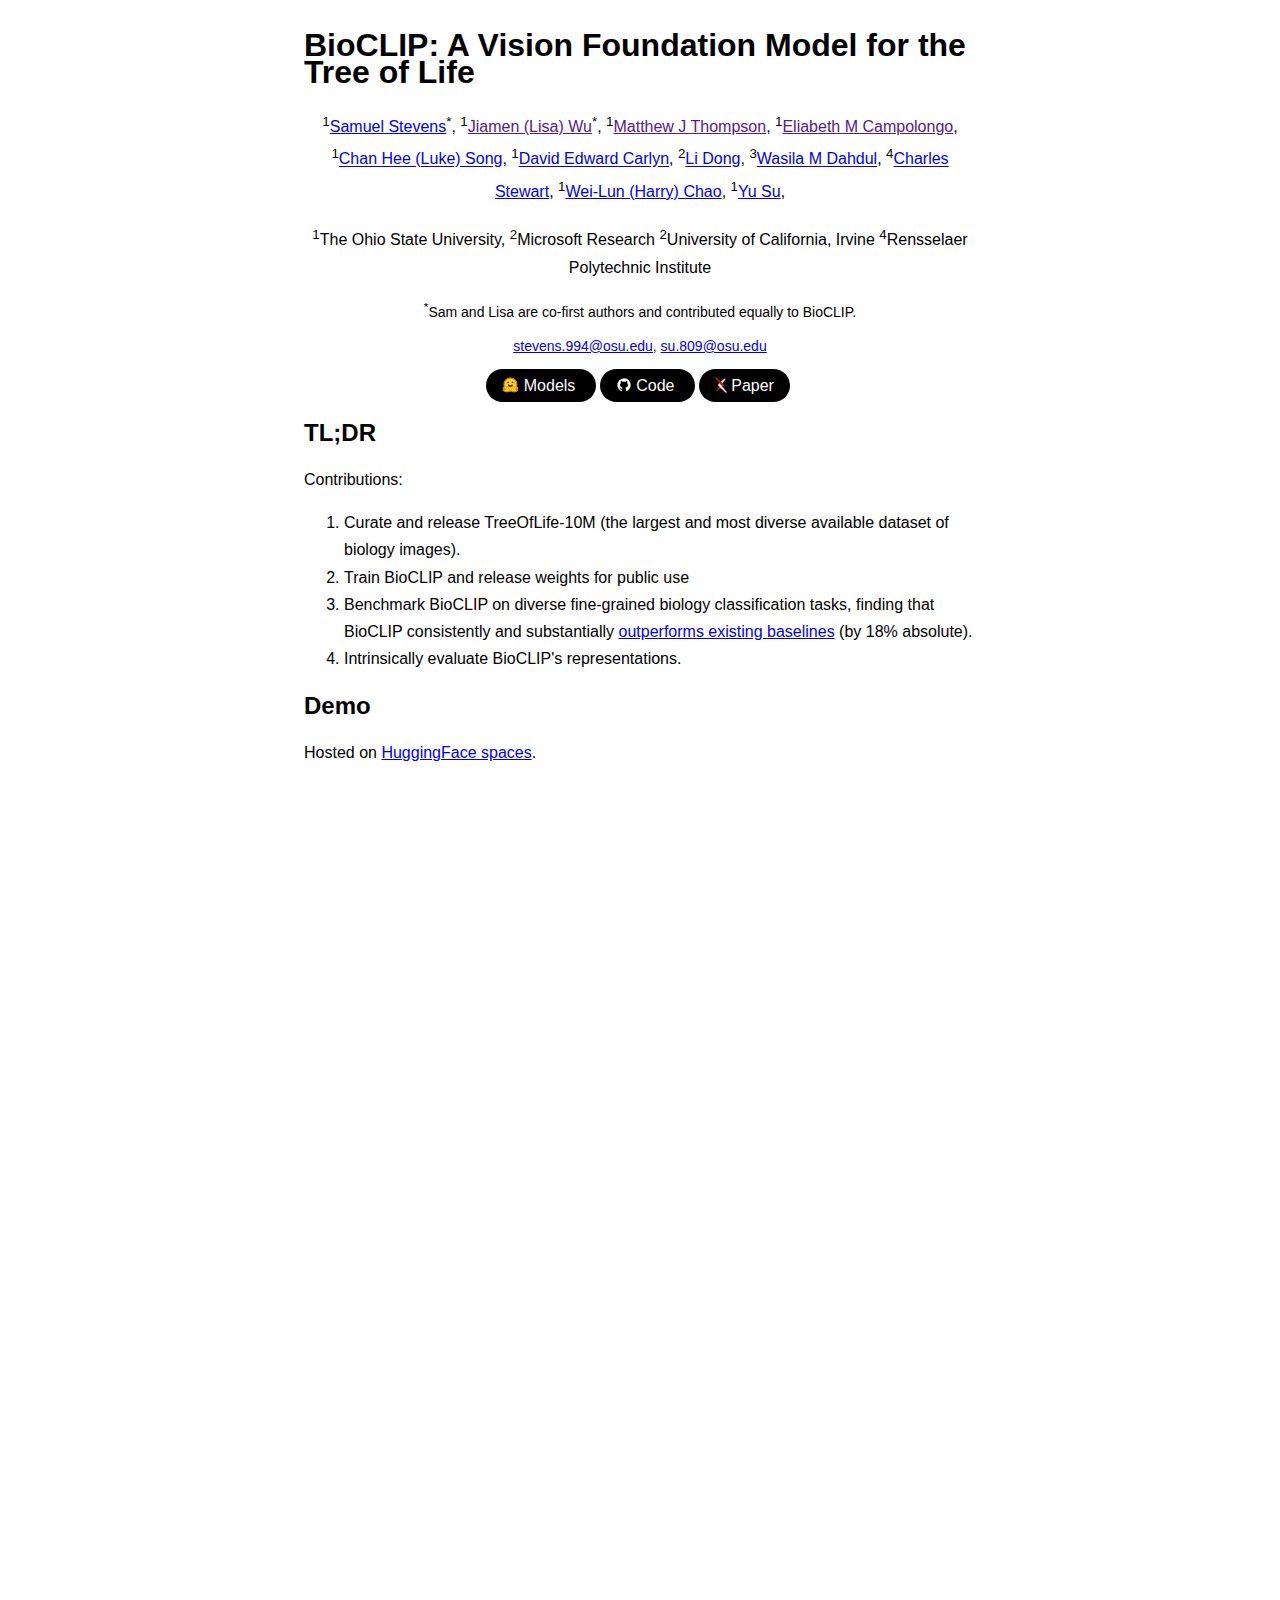
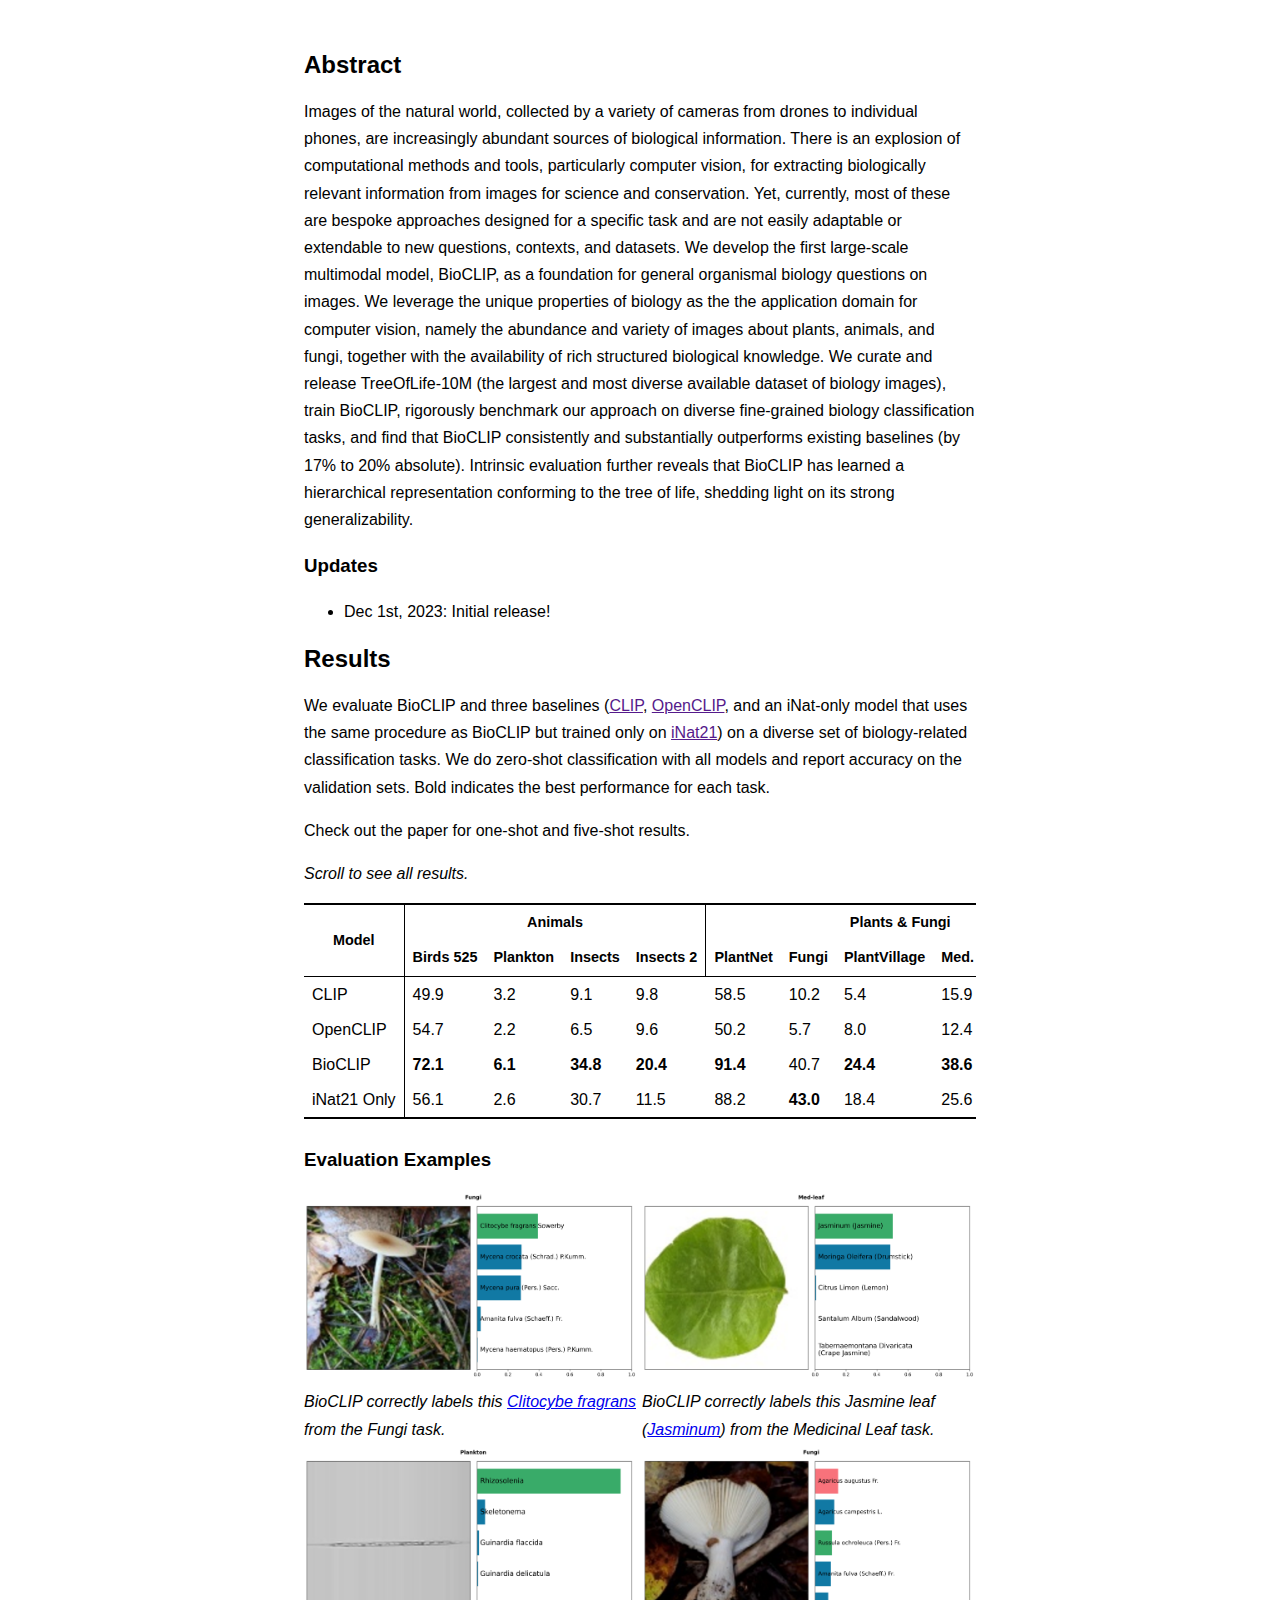
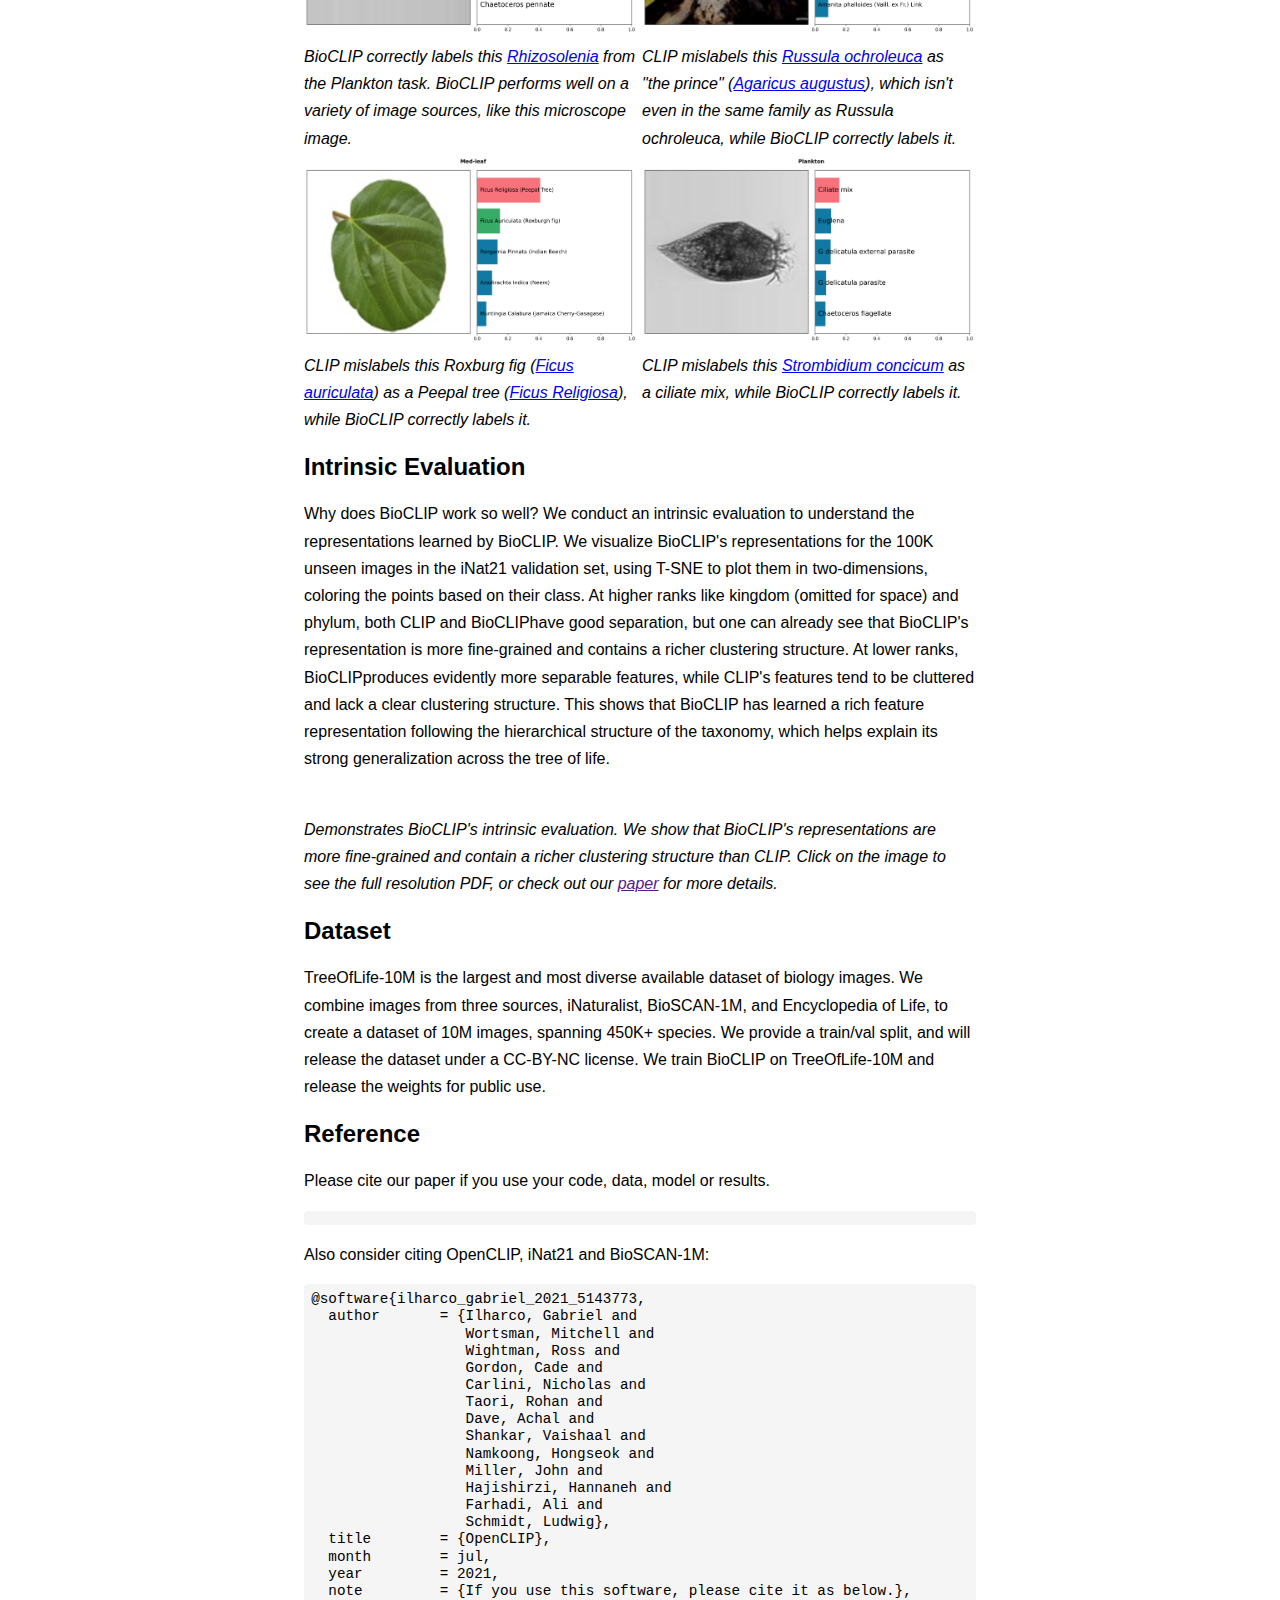
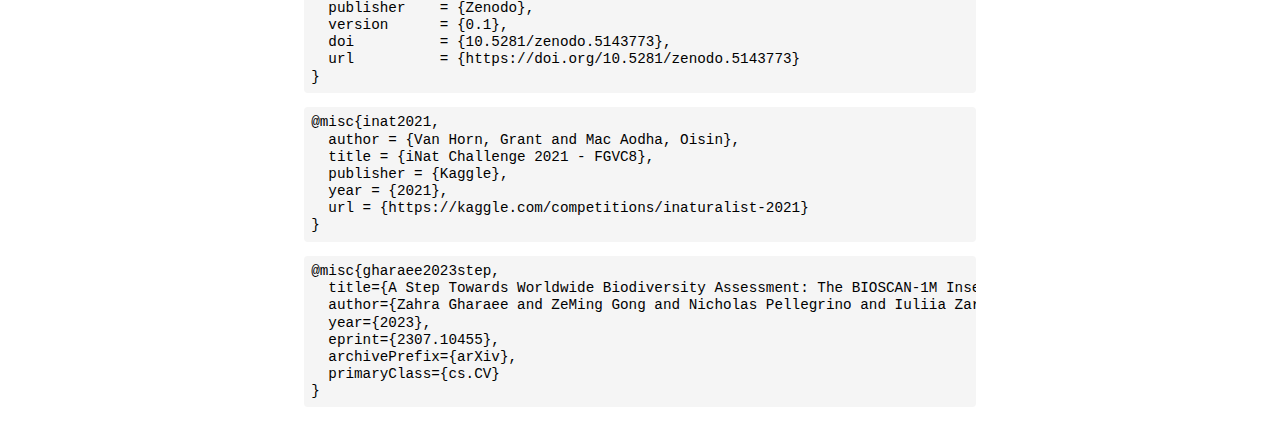
==== docs/index.html @ 168b3fca "initial website commit" ====
<!DOCTYPE html>
<html lang="en">

<head>
  <meta charset="utf-8" />
  <meta name="viewport" content="width=device-width, initial-scale=1" />

  <title>BioCLIP: A Vision Foundation Model for the Tree of Life</title>
  <link rel="stylesheet" href="css/main.css" />
  <link rel="icon" href="images/favicon.png" />
</head>

<body>
  <main>
    <h1>BioCLIP: A Vision Foundation Model for the Tree of Life</h1>
    <p class="centered">
      <sup>1</sup><a href="https://samuelstevens.me/">Samuel Stevens</a><sup>*</sup>,
      <sup>1</sup><a href="">Jiamen (Lisa) Wu</a><sup>*</sup>,
      <sup>1</sup><a href="">Matthew J Thompson</a>,
      <sup>1</sup><a href="">Eliabeth M Campolongo</a>,
      <sup>1</sup><a href="https://chanh.ee/">Chan Hee (Luke) Song</a>,
      <sup>1</sup><a href="https://davidcarlyn.wordpress.com/">David Edward Carlyn</a>,
      <sup>2</sup><a href="https://dong.li/">Li Dong</a>,
      <sup>3</sup><a href="https://www.faculty.uci.edu/profile/?facultyId=6769">Wasila M Dahdul</a>,
      <sup>4</sup><a href="https://www.cs.rpi.edu/~stewart/">Charles Stewart</a>,
      <sup>1</sup><a href="https://sites.google.com/view/wei-lun-harry-chao">Wei-Lun (Harry) Chao</a>,
      <sup>1</sup><a href="https://ysu1989.github.io/">Yu Su</a>,
    </p>
    <p class="centered">
      <sup>1</sup>The Ohio State University,
      <sup>2</sup>Microsoft Research
      <sup>2</sup>University of California, Irvine
      <sup>4</sup>Rensselaer Polytechnic Institute
    </p>
    <p class="text-sm centered">
      <sup>*</sup>Sam and Lisa are co-first authors and contributed equally to BioCLIP.
    </p>
    <p class="text-sm centered">
      <a href="mailto:stevens.994@buckeyemail.osu.edu">stevens.994@osu.edu</a>, <a
        href="mailto:su.809@osu.edu">su.809@osu.edu</a>
    </p>

    <p class="centered">
      <!--
      <a class="pill-button" href="">
        <img src="images/icons/huggingface.svg" /> Data
      </a>
      -->
      <a class="pill-button" href="https://huggingface.co/imageomics/bioclip">
        <img src="images/icons/huggingface.svg" /> Models
      </a>
      <a class="pill-button" href="https://github.com/Imageomics/BioCLIP">
        <img src="images/icons/github.svg" /> Code
      </a>
      <a class="pill-button" href="">
        <img src="images/icons/arxiv.svg" /> Paper
      </a>
    </p>

    <h2>TL;DR</h2>
    <p>
      Contributions:
    <ol>
      <li>Curate and release <a>TreeOfLife-10M</a> (the largest and most diverse available dataset of biology images).
      </li>
      <li>Train BioCLIP and release <a>weights</a> for public use</li>
      <li>Benchmark BioCLIP on diverse fine-grained biology classification tasks, finding that BioCLIP consistently and
        substantially <a href="#results">outperforms existing baselines</a> (by 18% absolute).</li>
      <li>Intrinsically evaluate BioCLIP's representations.</li>
    </ol>
    </p>

    <h2>Demo</h2>
    <p>Hosted on <a href="https://huggingface.co/spaces/imageomics/bioclip-demo">HuggingFace spaces</a>.</p>
    <iframe	src="https://imageomics-bioclip-demo.hf.space" frameborder="0" allowfullscreen></iframe>

    <h2>Abstract</h2>
    <p>
      Images of the natural world, collected by a variety of cameras from drones to individual phones, are
      increasingly abundant sources of biological information.
      There is an explosion of computational methods and tools, particularly computer vision, for extracting
      biologically relevant information from images for science and conservation.
      Yet, currently, most of these are bespoke approaches designed for a specific task and are not easily adaptable
      or extendable to new questions, contexts, and datasets.
      We develop the first large-scale multimodal model, BioCLIP, as a foundation for general organismal biology
      questions on images.
      We leverage the unique properties of biology as the the application domain for computer vision, namely the
      abundance and variety of images about plants, animals, and fungi, together with the availability of rich
      structured biological knowledge.
      We curate and release TreeOfLife-10M (the largest and most diverse available dataset of biology images), train
      BioCLIP, rigorously benchmark our approach on diverse fine-grained biology classification tasks, and find that
      BioCLIP consistently and substantially outperforms existing baselines (by 17% to 20% absolute).
      Intrinsic evaluation further reveals that BioCLIP has learned a hierarchical representation conforming to the
      tree of life, shedding light on its strong generalizability.
    </p>

    <h3>Updates</h3>

    <p>
    <ul>
      <li>Dec 1st, 2023: Initial release!</li>
    </ul>
    </p>

    <h2 id="results">Results</h2>
    <!-- <figure> -->
    <!-- <a href="images/results-graph.jpg"> -->
    <!-- <img srcset="" src="" alt="" loading="lazy"> -->
    <!-- </a> -->
    <!-- <figcaption>Caption here.</figcaption> -->
    <!-- </figure> -->

    <p>
      We evaluate BioCLIP and three baselines (<a href="">CLIP</a>, <a href="">OpenCLIP</a>, and an iNat-only model that
      uses the same procedure as BioCLIP but trained only on <a href="">iNat21</a>) on a diverse set of biology-related
      classification tasks.
      We do zero-shot classification with all models and report accuracy on the validation sets.
      Bold indicates the best performance for each task.
    </p>
    <p>
      Check out the paper for one-shot and five-shot results.
    </p>
    <p><i>Scroll to see all results.</i></p>
    <table cellpadding="0" cellspacing="0">
      <thead>
        <tr>
          <th rowspan="2" class="sticky border-right">Model</th>
          <th colspan="4" class="no-border-bottom border-right">Animals</th>
          <th colspan="5" class="no-border-bottom border-right">Plants & Fungi</th>
          <th rowspan="2" class="border-right">Rare Species</th>
          <th rowspan="2">Mean</th>
        </tr>
        <tr>
          <th class="no-border-top border-left">Birds 525</th>
          <th class="no-border-top">Plankton</th>
          <th class="no-border-top">Insects</th>
          <th class="no-border-top border-right">Insects 2</th>
          <th class="no-border-top">PlantNet</th>
          <th class="no-border-top">Fungi</th>
          <th class="no-border-top">PlantVillage</th>
          <th class="no-border-top">Med. Leaf</th>
          <th class="no-border-top border-right">PlantDoc</th>
        </tr>
      </thead>
      <tbody>
        <tr>
          <td class="sticky border-right">CLIP</td>
          <td>49.9</td>
          <td>3.2</td>
          <td>9.1</td>
          <td>9.8</td>
          <td>58.5</td>
          <td>10.2</td>
          <td>5.4</td>
          <td>15.9</td>
          <td>26.1</td>
          <td>26.6</td>
          <td>21.4</td>
        </tr>
        <tr>
          <td class="sticky border-right">OpenCLIP</td>
          <td>54.7</td>
          <td>2.2</td>
          <td>6.5</td>
          <td>9.6</td>
          <td>50.2</td>
          <td>5.7</td>
          <td>8.0</td>
          <td>12.4</td>
          <td>25.8</td>
          <td>31.0</td>
          <td>20.6</td>
        </tr>
        <tr>
          <td class="sticky border-right">BioCLIP</td>
          <td><b>72.1</b></td>
          <td><b>6.1</b></td>
          <td><b>34.8</b></td>
          <td><b>20.4</b></td>
          <td><b>91.4</b></td>
          <td>40.7</td>
          <td><b>24.4</b></td>
          <td><b>38.6</b></td>
          <td><b>28.4</b></td>
          <td><b>37.8</b></td>
          <td><b>39.4</b></td>
        </tr>
        <tr>
          <td class="sticky border-right">iNat21 Only</td>
          <td>56.1</td>
          <td>2.6</td>
          <td>30.7</td>
          <td>11.5</td>
          <td>88.2</td>
          <td><b>43.0</b></td>
          <td>18.4</td>
          <td>25.6</td>
          <td>20.5</td>
          <td>19.4</td>
          <td>31.6</td>
        </tr>
      </tbody>
    </table>

    <h3>Evaluation Examples</h3>
    <div class="figure-container">
      <figure>
        <a href="images/bioclip_correct_fungi.png">
          <img srcset="" src="images/bioclip_correct_fungi.png" alt="" loading="lazy">
        </a>
        <figcaption>
          BioCLIP correctly labels this <a href="https://en.wikipedia.org/wiki/Clitocybe_fragrans"><i>Clitocybe fragrans</i></a> from the Fungi task.
        </figcaption>
      </figure>
      <figure>
        <a href="images/bioclip_correct_med-leaf.png">
          <img srcset="" src="images/bioclip_correct_med-leaf.png" alt="" loading="lazy">
        </a>
        <figcaption>
          BioCLIP correctly labels this Jasmine leaf (<a href="https://en.wikipedia.org/wiki/Jasmine"><i>Jasminum</i></a>) from the Medicinal Leaf task.
        </figcaption>
      </figure>
      <figure>
        <a href="images/bioclip_correct_plankton.png">
          <img srcset="" src="images/bioclip_correct_plankton.png" alt="" loading="lazy">
        </a>
        <figcaption>
          BioCLIP correctly labels this <a href="https://microbewiki.kenyon.edu/index.php/Rhizosolenia"><i>Rhizosolenia</i></a> from the Plankton task.
          BioCLIP performs well on a variety of image sources, like this microscope image.
        </figcaption>
      </figure>
      <figure>
        <a href="images/openai_wrong_bioclip_right_openai_fungi.png">
          <img srcset="" src="images/openai_wrong_bioclip_right_openai_fungi.png" alt="" loading="lazy">
        </a>
        <figcaption>
          CLIP mislabels this <a href="https://en.wikipedia.org/wiki/Russula_ochroleuca"><i>Russula ochroleuca</i></a> as "the prince" (<a href="https://en.wikipedia.org/wiki/Agaricus_augustus"><i>Agaricus augustus</i></a>), which isn't even in the same family as Russula ochroleuca, while BioCLIP correctly labels it.
        </figcaption>
      </figure>
      <figure>
        <a href="images/openai_wrong_bioclip_right_openai_med-leaf.png">
          <img srcset="" src="images/openai_wrong_bioclip_right_openai_med-leaf.png" alt="" loading="lazy">
        </a>
        <figcaption>
          CLIP mislabels this Roxburg fig (<a href="https://en.wikipedia.org/wiki/Ficus_auriculata"><i>Ficus auriculata</i></a>) as a Peepal tree (<a href="https://en.wikipedia.org/wiki/Ficus_religiosa"><i>Ficus Religiosa</i></a>), while BioCLIP correctly labels it.
        </figcaption>
      </figure>
      <figure>
        <a href="images/openai_wrong_bioclip_right_openai_plankton.png">
          <img srcset="" src="images/openai_wrong_bioclip_right_openai_plankton.png" alt="" loading="lazy">
        </a>
        <figcaption>
          CLIP mislabels this <a href="https://eol.org/pages/898634"><i>Strombidium concicum</i></a> as a ciliate mix, while BioCLIP correctly labels it.
        </figcaption>
      </figure>
    </div>

    <h2>Intrinsic Evaluation</h2>
    <p>
      Why does BioCLIP work so well?
      We conduct an intrinsic evaluation to understand the representations learned by BioCLIP.
      We visualize BioCLIP's representations for the 100K unseen images in the iNat21 validation set, using T-SNE to
      plot them in two-dimensions, coloring the points based on their class.
      At higher ranks like kingdom (omitted for space) and phylum, both CLIP and BioCLIPhave good separation, but one
      can already see that BioCLIP's representation is more fine-grained and contains a richer clustering structure.
      At lower ranks, BioCLIPproduces evidently more separable features, while CLIP's features tend to be cluttered and
      lack a clear clustering structure.
      This shows that BioCLIP has learned a rich feature representation following the hierarchical structure of the
      taxonomy, which helps explain its strong generalization across the tree of life.
    </p>
    <figure>
      <a href="files/intrinsic.pdf">
        <img srcset="" src="images/intrinsic_small.png" alt="" loading="lazy">
      </a>
      <figcaption>
        Demonstrates BioCLIP's intrinsic evaluation.
        We show that BioCLIP's representations are more fine-grained and contain a richer clustering structure than
        CLIP.
        Click on the image to see the full resolution PDF, or check out our <a href="">paper</a> for more details.
      </figcaption>
    </figure>

    <h2>Dataset</h2>
    <p>
      TreeOfLife-10M is the largest and most diverse available dataset of biology images.
      We combine images from three sources, iNaturalist, BioSCAN-1M, and Encyclopedia of Life, to create a dataset of
      10M images, spanning 450K+ species.
      We provide a train/val split, and will release the dataset under a CC-BY-NC license.
      We train BioCLIP on TreeOfLife-10M and release the weights for public use.
    </p>

    <h2>Reference</h2>
    <p>Please cite our paper if you use your code, data, model or results.</p>
    <pre class="reference"></pre>
    <p>Also consider citing OpenCLIP, iNat21 and BioSCAN-1M:</p>
    <pre class="reference">@software{ilharco_gabriel_2021_5143773,
  author       = {Ilharco, Gabriel and
                  Wortsman, Mitchell and
                  Wightman, Ross and
                  Gordon, Cade and
                  Carlini, Nicholas and
                  Taori, Rohan and
                  Dave, Achal and
                  Shankar, Vaishaal and
                  Namkoong, Hongseok and
                  Miller, John and
                  Hajishirzi, Hannaneh and
                  Farhadi, Ali and
                  Schmidt, Ludwig},
  title        = {OpenCLIP},
  month        = jul,
  year         = 2021,
  note         = {If you use this software, please cite it as below.},
  publisher    = {Zenodo},
  version      = {0.1},
  doi          = {10.5281/zenodo.5143773},
  url          = {https://doi.org/10.5281/zenodo.5143773}
}</pre>
    <pre class="reference">@misc{inat2021,
  author = {Van Horn, Grant and Mac Aodha, Oisin},
  title = {iNat Challenge 2021 - FGVC8},
  publisher = {Kaggle},
  year = {2021},
  url = {https://kaggle.com/competitions/inaturalist-2021}
}</pre>
    <pre class="reference">@misc{gharaee2023step,
  title={A Step Towards Worldwide Biodiversity Assessment: The BIOSCAN-1M Insect Dataset}, 
  author={Zahra Gharaee and ZeMing Gong and Nicholas Pellegrino and Iuliia Zarubiieva and Joakim Bruslund Haurum and Scott C. Lowe and Jaclyn T. A. McKeown and Chris C. Y. Ho and Joschka McLeod and Yi-Yun C Wei and Jireh Agda and Sujeevan Ratnasingham and Dirk Steinke and Angel X. Chang and Graham W. Taylor and Paul Fieguth},
  year={2023},
  eprint={2307.10455},
  archivePrefix={arXiv},
  primaryClass={cs.CV}
}</pre>
  </main>
  <script src="js/scripts.js"></script>
</body>

</html>
---- docs/css/main.css ----
:root {
  --secondary-color: #bb0000;
  --nice-gray: rgb(236, 240, 243);
  --main-width: 42em;
  font-size: 1.0em;
  font-family: -apple-system, BlinkMacSystemFont, "Segoe UI", Roboto, Helvetica, Arial, sans-serif, "Apple Color Emoji", "Segoe UI Emoji", "Segoe UI Symbol";
}

html {
  box-sizing: border-box;
}

*,*:before,*:after {
  box-sizing: inherit;
}

body {
  margin-top: 2em;
}

main {
  margin: 0 auto;
  max-width: var(--main-width);
  text-rendering: optimizeLegibility;
  -webkit-font-smoothing: antialiased;
  -moz-osx-font-smoothing: grayscale;
  line-height: 1.7em;
  min-height: calc(var(--main-width));
}


/* Tables */
td,th {
  padding: 4px 8px;
  margin: 0;
}
th {
  text-align: center;
  font-size: 0.9em;
}
table {
  max-width: 100%;
  display: inline-block;
  overflow-x: scroll;
  white-space: nowrap;

  padding: 0;
  margin: auto;
}
th {
  border-top: 2px solid black;
  border-bottom: 1px solid black;
}
tbody > tr:last-child > td {
  border-bottom: 2px solid black;
}
/* When you hover over a table row, highlight its children table data elements without a rowspan element. */
tbody > tr:hover { 
  background-color: var(--nice-gray);
}
th.sticky,td.sticky {
  position: sticky;
  left: 0;
  z-index: 2;
  background: #fff;
}

pre.reference {
  -webkit-overflow-scrolling: touch;
  overflow-x: auto;
  padding: 0.5em 0.5em;
  white-space: pre;
  word-wrap: normal;
  line-height: 1.2em;
  background-color: #f5f5f5;
  font-size: 1.1em;
  border-radius: 4px;
}

/* Helpers */
.no-border-top {
  border-top: 0;
}
.no-border-bottom {
  border-bottom: 0;
}
.border-right {
  border-right: 1px solid black;
}
.text-sm {
  font-size: 0.875rem;
  line-height: 1.25rem;
}
.centered {
  text-align: center;
}

/* Figures */
.figure-container {
  max-width: 100%;
  display: grid;
  grid-template-columns: 1fr 1fr;
  column-gap: 4px;
  row-gap: 4px;
}

@media only screen and (max-width: 768px) {
  .figure-container {
    grid-template-columns: 1fr;
  }
}

figure {
  margin: 0px;
}

/* Makes <a> behave like it doesn't exist with regards to flexbox */
figure > a {
  display: contents;
}
figure > a > img {
  width: 100%;
}
figcaption {
  font-style: italic;
  text-align: left;
}

.pill-button {
  padding: 0.5em 1em;
  border-radius: 9999px;
  background-color: black;
  color: white;
  text-decoration: none;
  margin-right: 0.25em;
  white-space: nowrap;
}

.pill-button > span {
  font-size: 1em;
}

.pill-button > img {
  height: 1em;
  display: inline-block;
  transform:translate(0, 0.125em);
}

iframe {
  aspect-ratio: 4/5;
  width: 100%;
}
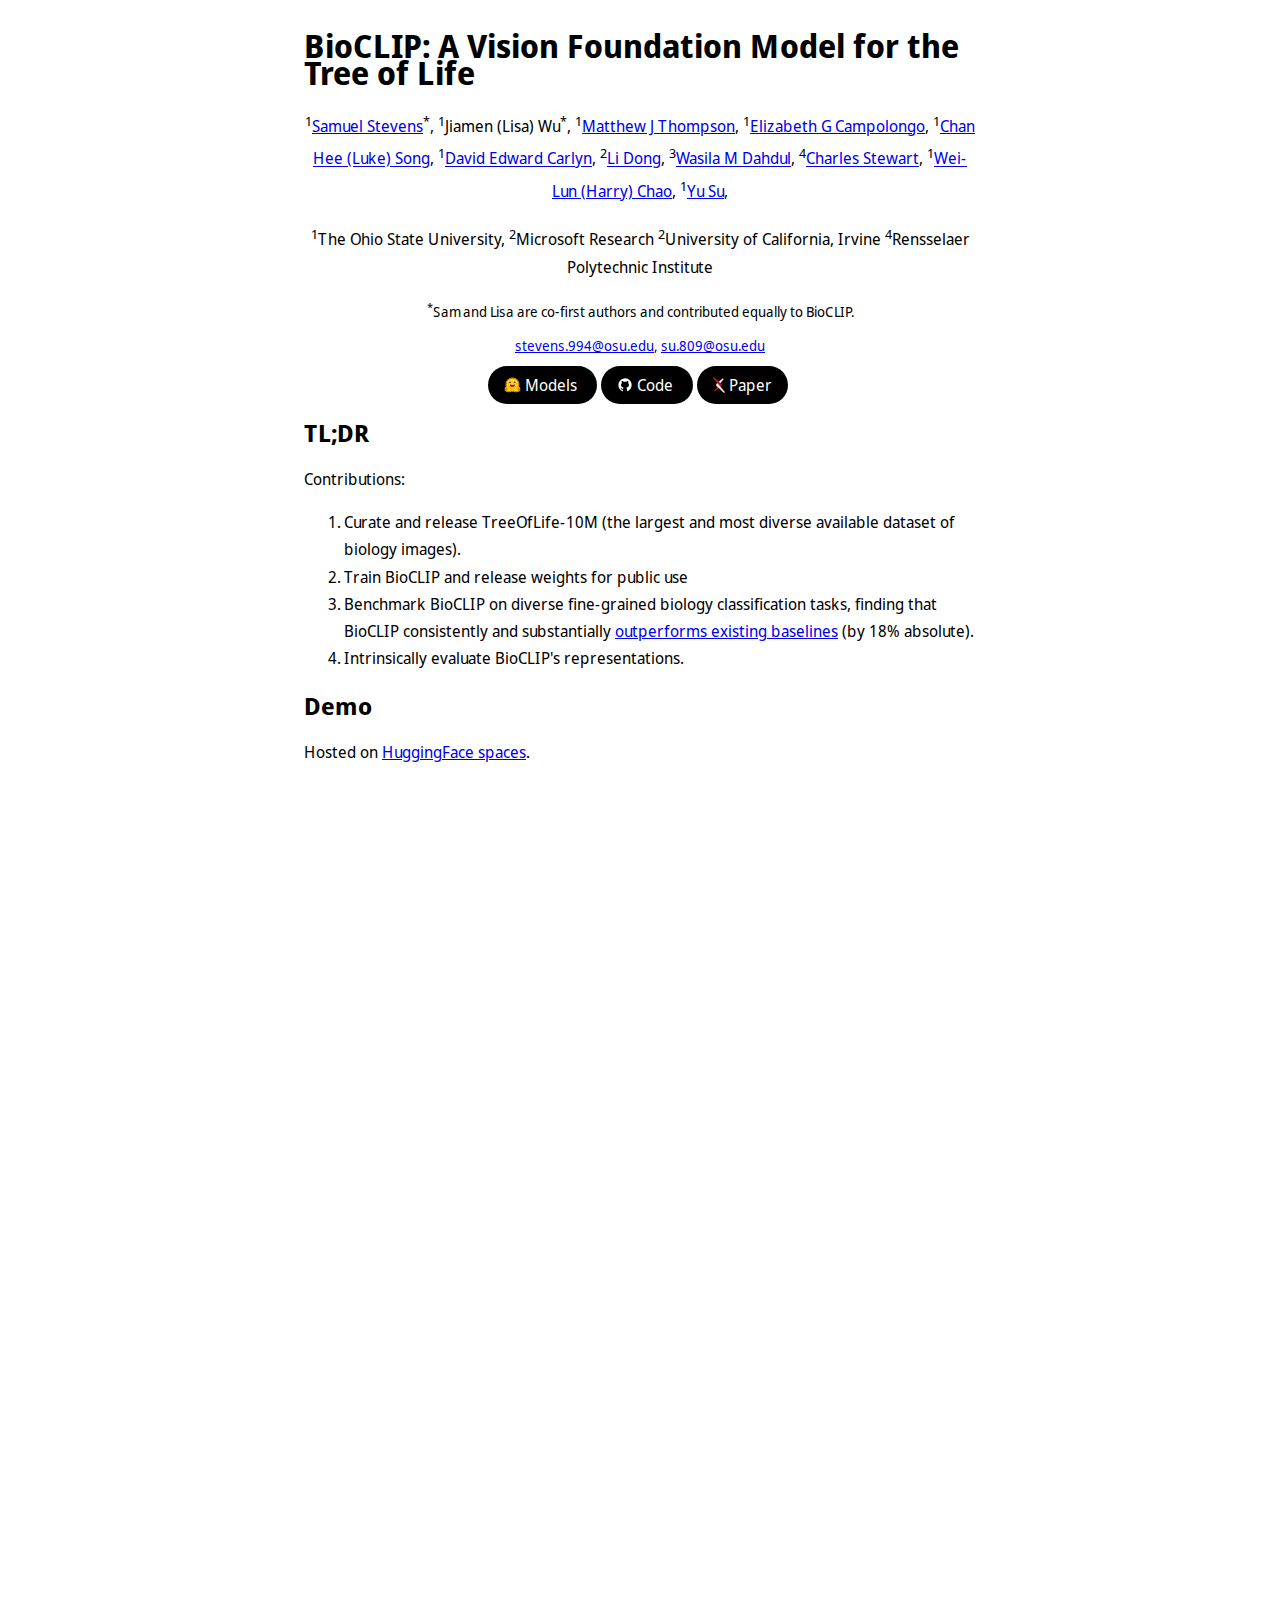
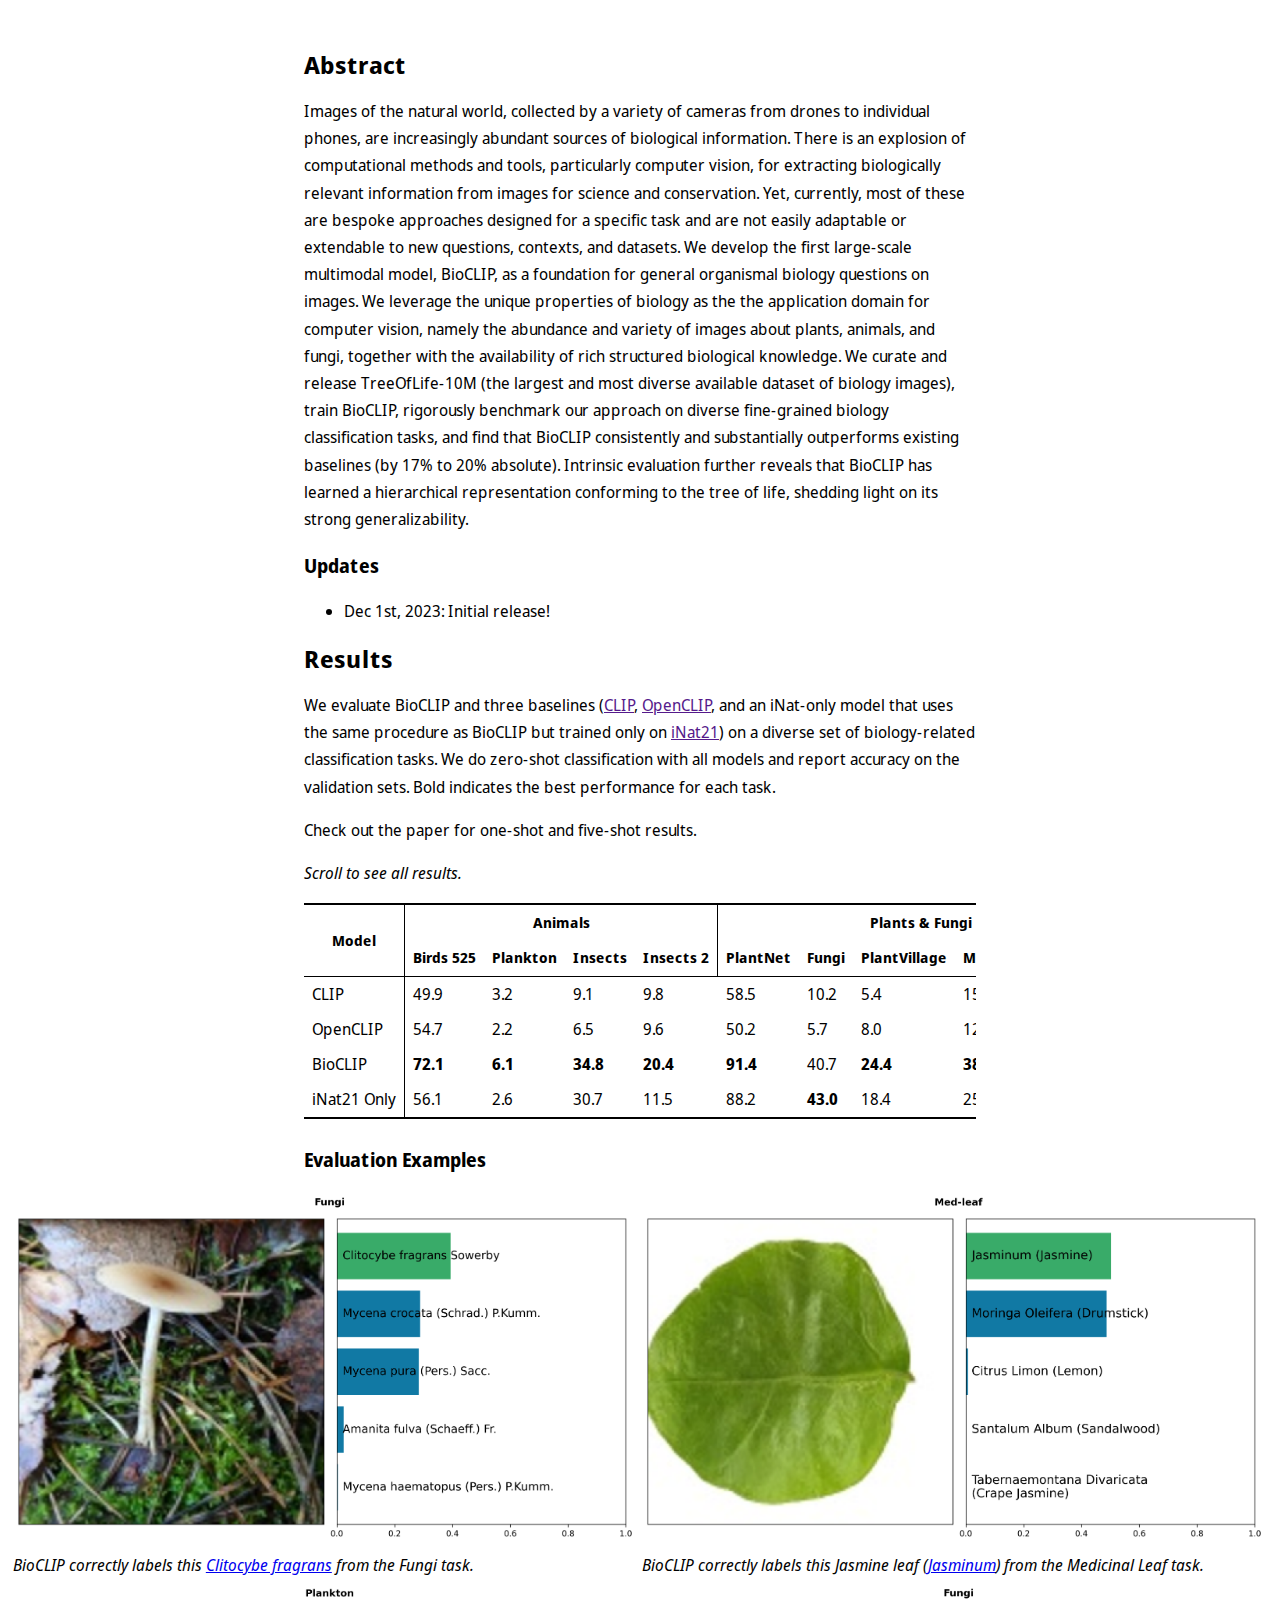
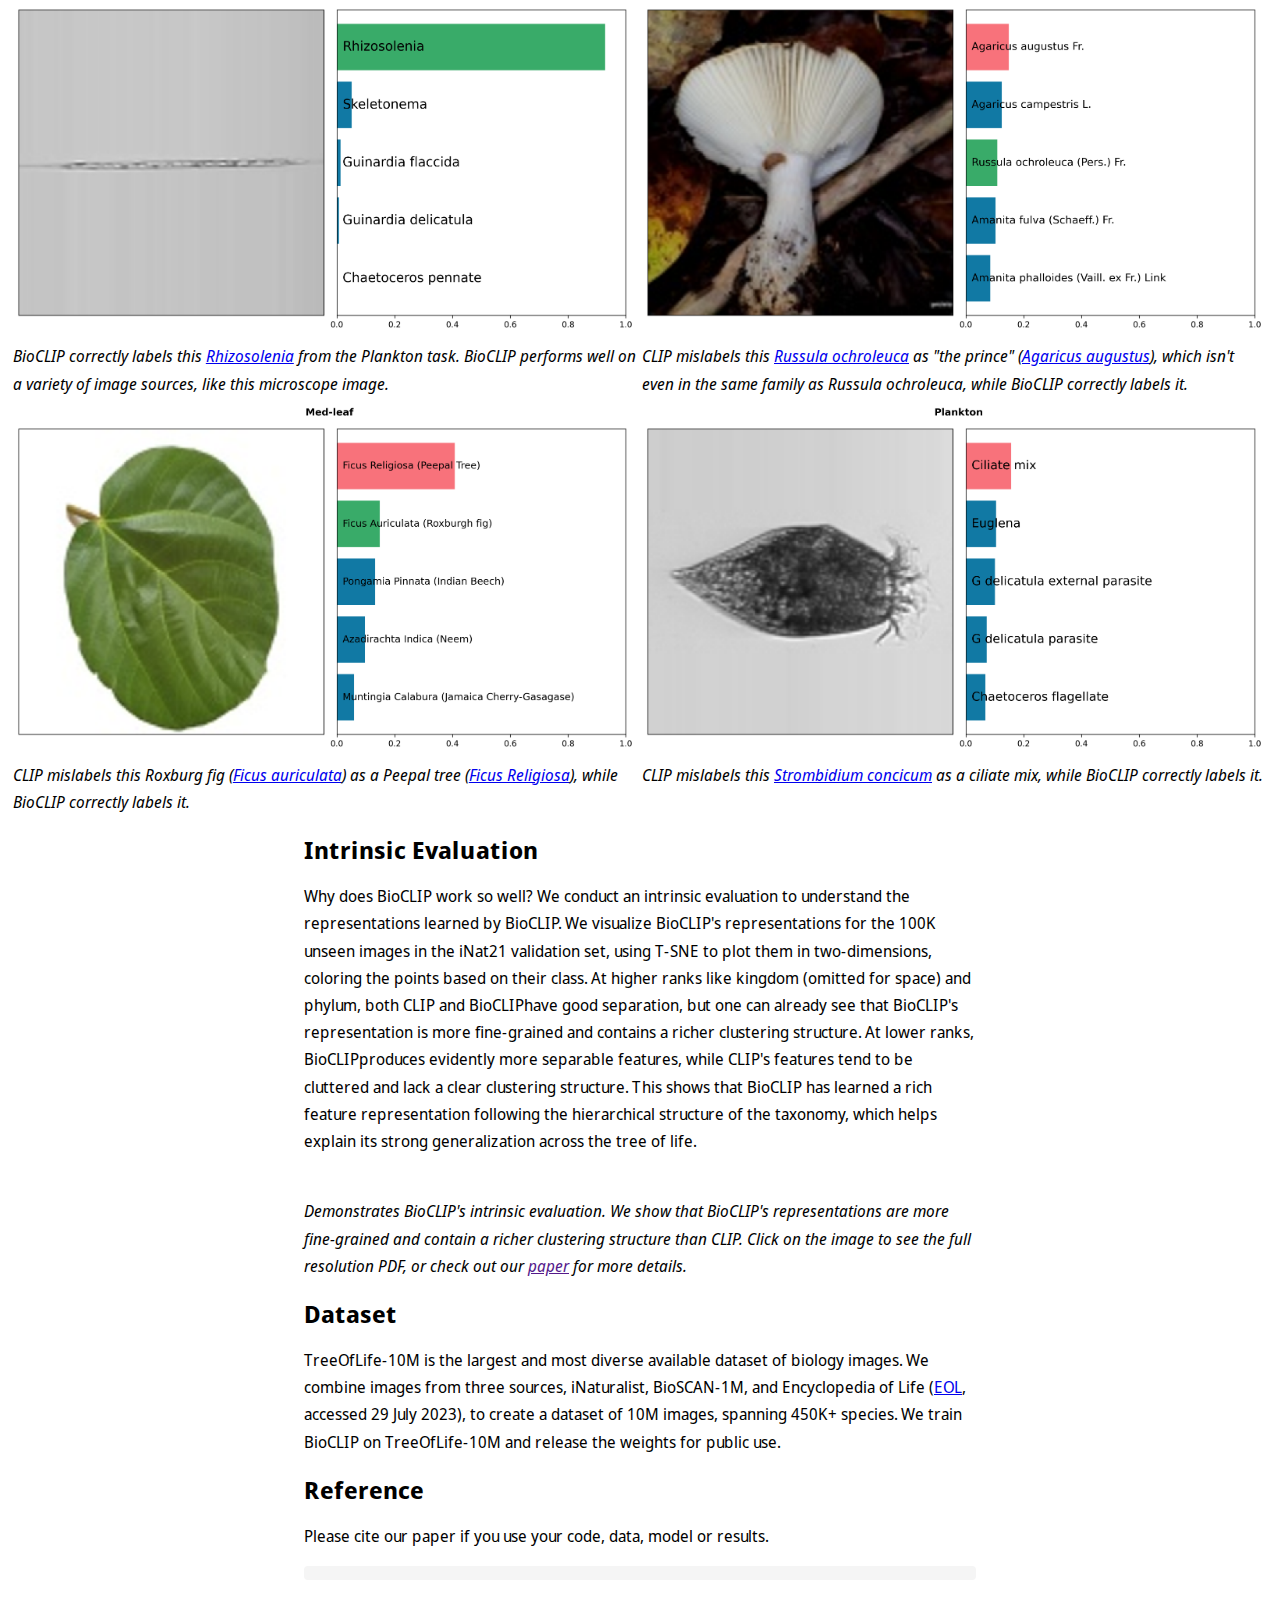
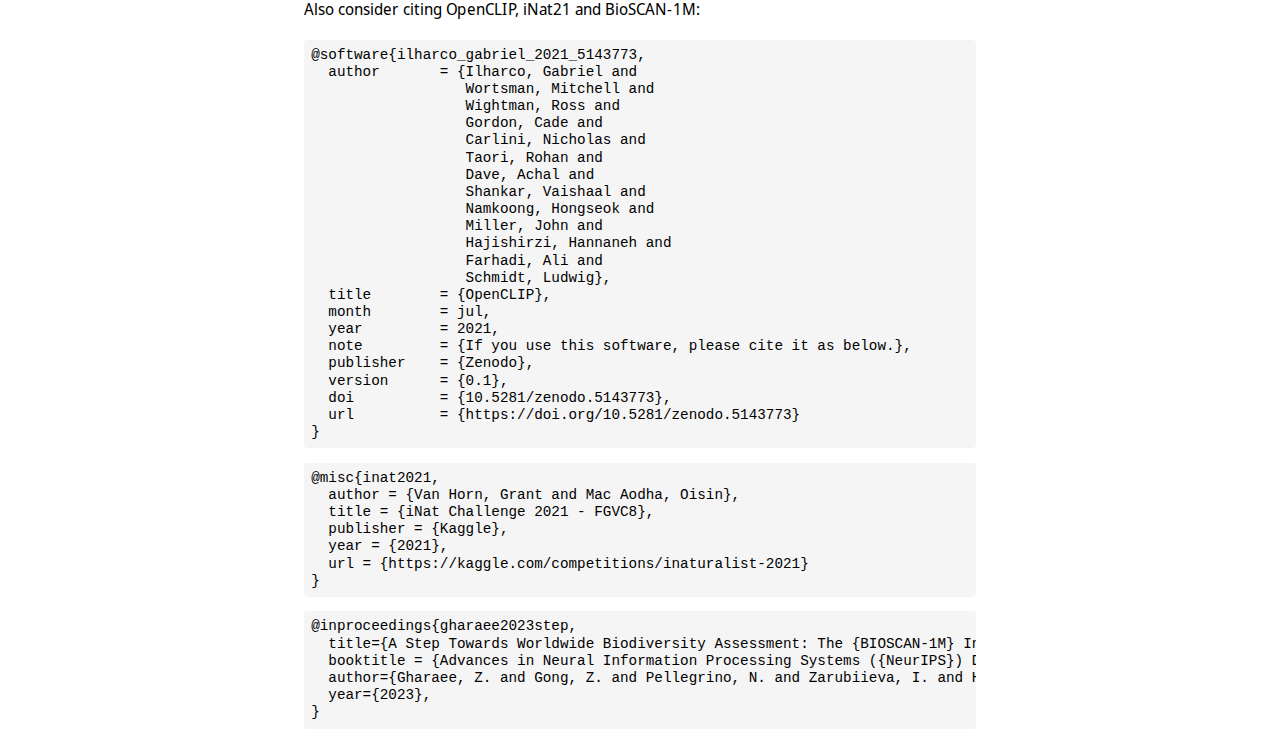
==== commit 8e7c5197: "font and wider figures" ====
--- a/docs/index.html
+++ b/docs/index.html
@@ -7,7 +7,10 @@
 
   <title>BioCLIP: A Vision Foundation Model for the Tree of Life</title>
   <link rel="stylesheet" href="css/main.css" />
-  <link rel="icon" href="images/favicon.png" />
+  <link rel="icon" href="images/icons/favicon.ico" />
+  <link rel="preconnect" href="https://fonts.googleapis.com">
+  <link rel="preconnect" href="https://fonts.gstatic.com" crossorigin>
+  <link href="https://fonts.googleapis.com/css2?family=Noto+Sans+Display:ital,wght@0,400;0,700;1,400;1,700&display=swap" rel="stylesheet">
 </head>
 
 <body>
@@ -15,9 +18,9 @@
     <h1>BioCLIP: A Vision Foundation Model for the Tree of Life</h1>
     <p class="centered">
       <sup>1</sup><a href="https://samuelstevens.me/">Samuel Stevens</a><sup>*</sup>,
-      <sup>1</sup><a href="">Jiamen (Lisa) Wu</a><sup>*</sup>,
-      <sup>1</sup><a href="">Matthew J Thompson</a>,
-      <sup>1</sup><a href="">Eliabeth M Campolongo</a>,
+      <sup>1</sup>Jiamen (Lisa) Wu<sup>*</sup>,
+      <sup>1</sup><a href="https://www.linkedin.com/in/thompson-m-j/">Matthew J Thompson</a>,
+      <sup>1</sup><a href="https://egrace479.github.io/">Elizabeth G Campolongo</a>,
       <sup>1</sup><a href="https://chanh.ee/">Chan Hee (Luke) Song</a>,
       <sup>1</sup><a href="https://davidcarlyn.wordpress.com/">David Edward Carlyn</a>,
       <sup>2</sup><a href="https://dong.li/">Li Dong</a>,
@@ -103,13 +106,6 @@
     </p>
 
     <h2 id="results">Results</h2>
-    <!-- <figure> -->
-    <!-- <a href="images/results-graph.jpg"> -->
-    <!-- <img srcset="" src="" alt="" loading="lazy"> -->
-    <!-- </a> -->
-    <!-- <figcaption>Caption here.</figcaption> -->
-    <!-- </figure> -->
-
     <p>
       We evaluate BioCLIP and three baselines (<a href="">CLIP</a>, <a href="">OpenCLIP</a>, and an iNat-only model that
       uses the same procedure as BioCLIP but trained only on <a href="">iNat21</a>) on a diverse set of biology-related
@@ -283,9 +279,9 @@
     <h2>Dataset</h2>
     <p>
       TreeOfLife-10M is the largest and most diverse available dataset of biology images.
-      We combine images from three sources, iNaturalist, BioSCAN-1M, and Encyclopedia of Life, to create a dataset of
+      We combine images from three sources, iNaturalist, BioSCAN-1M, and Encyclopedia of Life (<a href="https://eol.org">EOL</a>, accessed 29 July 2023), to create a dataset of
       10M images, spanning 450K+ species.
-      We provide a train/val split, and will release the dataset under a CC-BY-NC license.
+      <!-- We provide a train/val split, and will release the dataset under a CC-BY-NC license. -->
       We train BioCLIP on TreeOfLife-10M and release the weights for public use.
     </p>
 
@@ -323,13 +319,11 @@
   year = {2021},
   url = {https://kaggle.com/competitions/inaturalist-2021}
 }</pre>
-    <pre class="reference">@misc{gharaee2023step,
-  title={A Step Towards Worldwide Biodiversity Assessment: The BIOSCAN-1M Insect Dataset}, 
-  author={Zahra Gharaee and ZeMing Gong and Nicholas Pellegrino and Iuliia Zarubiieva and Joakim Bruslund Haurum and Scott C. Lowe and Jaclyn T. A. McKeown and Chris C. Y. Ho and Joschka McLeod and Yi-Yun C Wei and Jireh Agda and Sujeevan Ratnasingham and Dirk Steinke and Angel X. Chang and Graham W. Taylor and Paul Fieguth},
+    <pre class="reference">@inproceedings{gharaee2023step,
+  title={A Step Towards Worldwide Biodiversity Assessment: The {BIOSCAN-1M} Insect Dataset},
+  booktitle = {Advances in Neural Information Processing Systems ({NeurIPS}) Datasets \& Benchmarks Track},
+  author={Gharaee, Z. and Gong, Z. and Pellegrino, N. and Zarubiieva, I. and Haurum, J. B. and Lowe, S. C. and McKeown, J. T. A. and Ho, C. Y. and McLeod, J. and Wei, Y. C. and Agda, J. and Ratnasingham, S. and Steinke, D. and Chang, A. X. and Taylor, G. W. and Fieguth, P.},
   year={2023},
-  eprint={2307.10455},
-  archivePrefix={arXiv},
-  primaryClass={cs.CV}
 }</pre>
   </main>
   <script src="js/scripts.js"></script>
--- a/docs/css/main.css
+++ b/docs/css/main.css
@@ -3,7 +3,7 @@
   --nice-gray: rgb(236, 240, 243);
   --main-width: 42em;
   font-size: 1.0em;
-  font-family: -apple-system, BlinkMacSystemFont, "Segoe UI", Roboto, Helvetica, Arial, sans-serif, "Apple Color Emoji", "Segoe UI Emoji", "Segoe UI Symbol";
+  font-family: "Noto Sans Display", -apple-system, BlinkMacSystemFont, "Segoe UI", Roboto, Helvetica, Arial, sans-serif, "Apple Color Emoji", "Segoe UI Emoji", "Segoe UI Symbol";
 }
 
 html {
@@ -97,7 +97,9 @@
 
 /* Figures */
 .figure-container {
-  max-width: 100%;
+  width: 98vw;
+  position: relative;
+  left: calc(-49vw + 50%);
   display: grid;
   grid-template-columns: 1fr 1fr;
   column-gap: 4px;
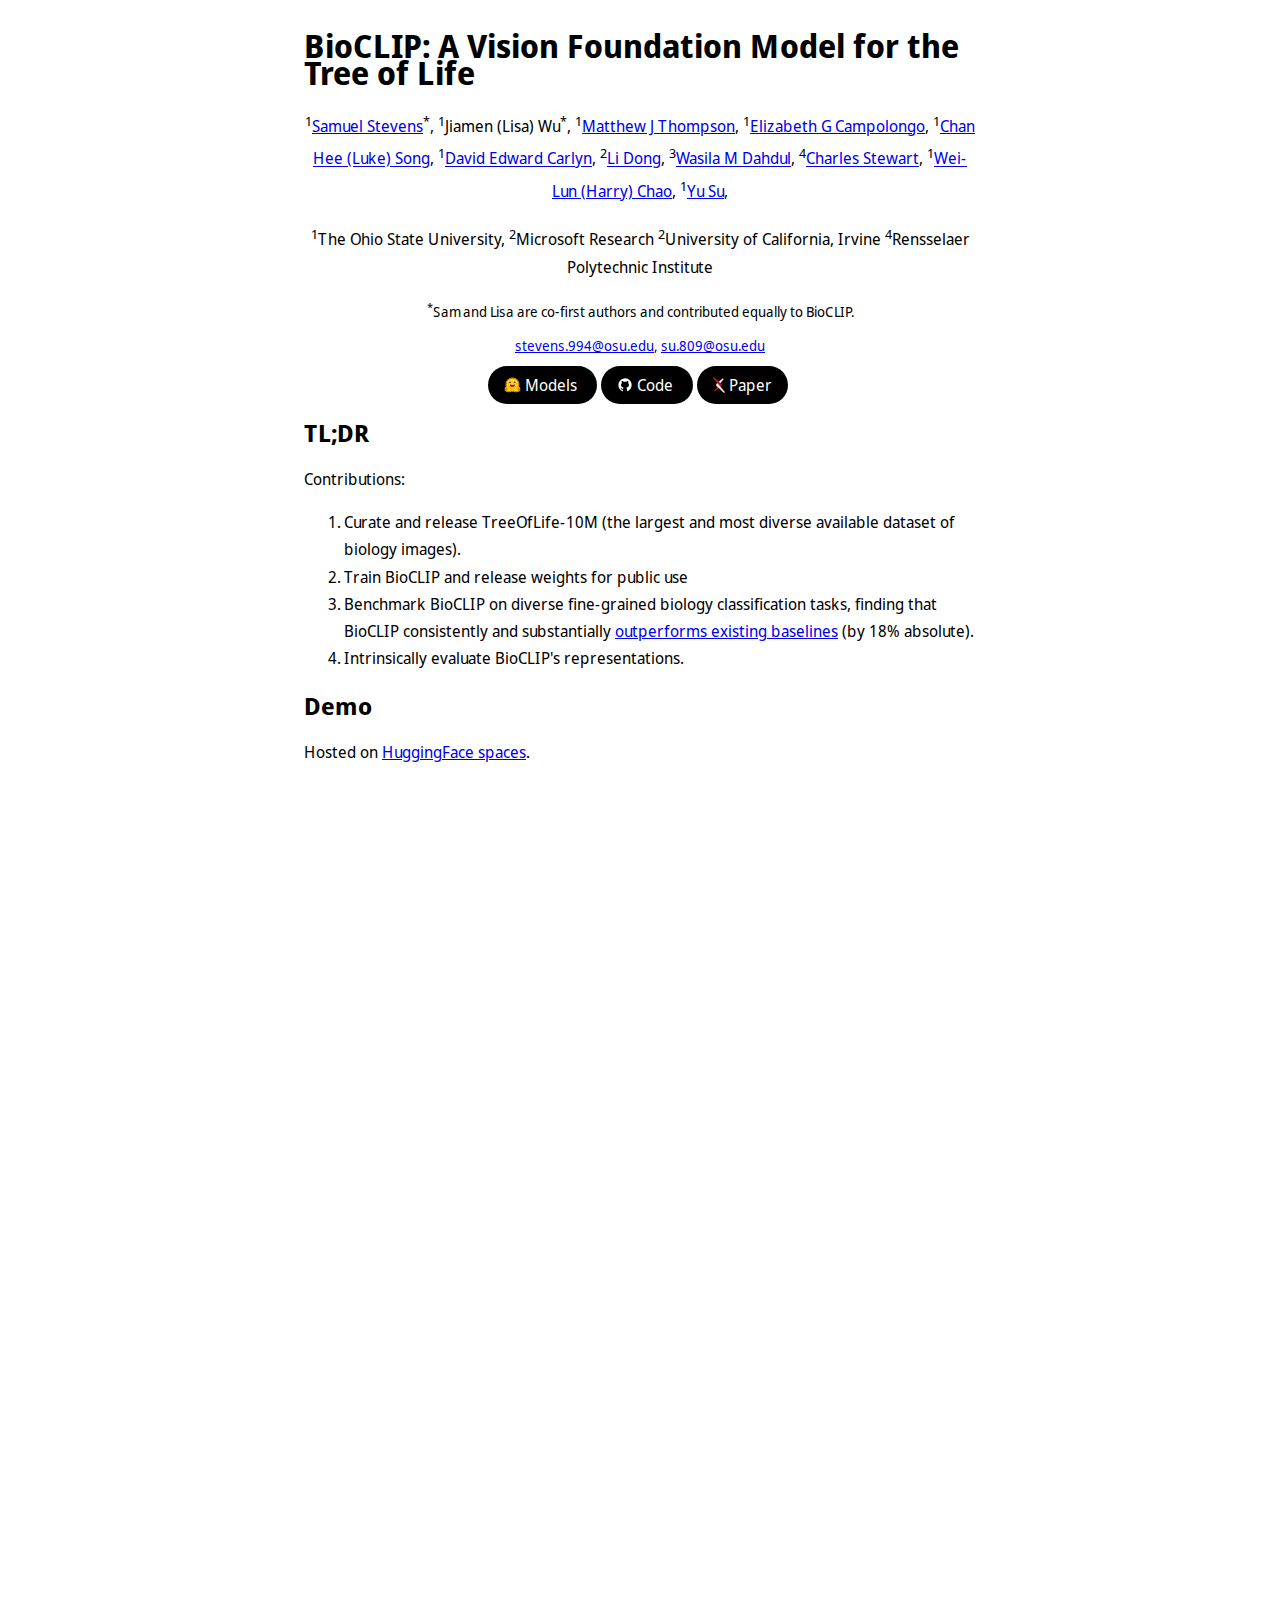
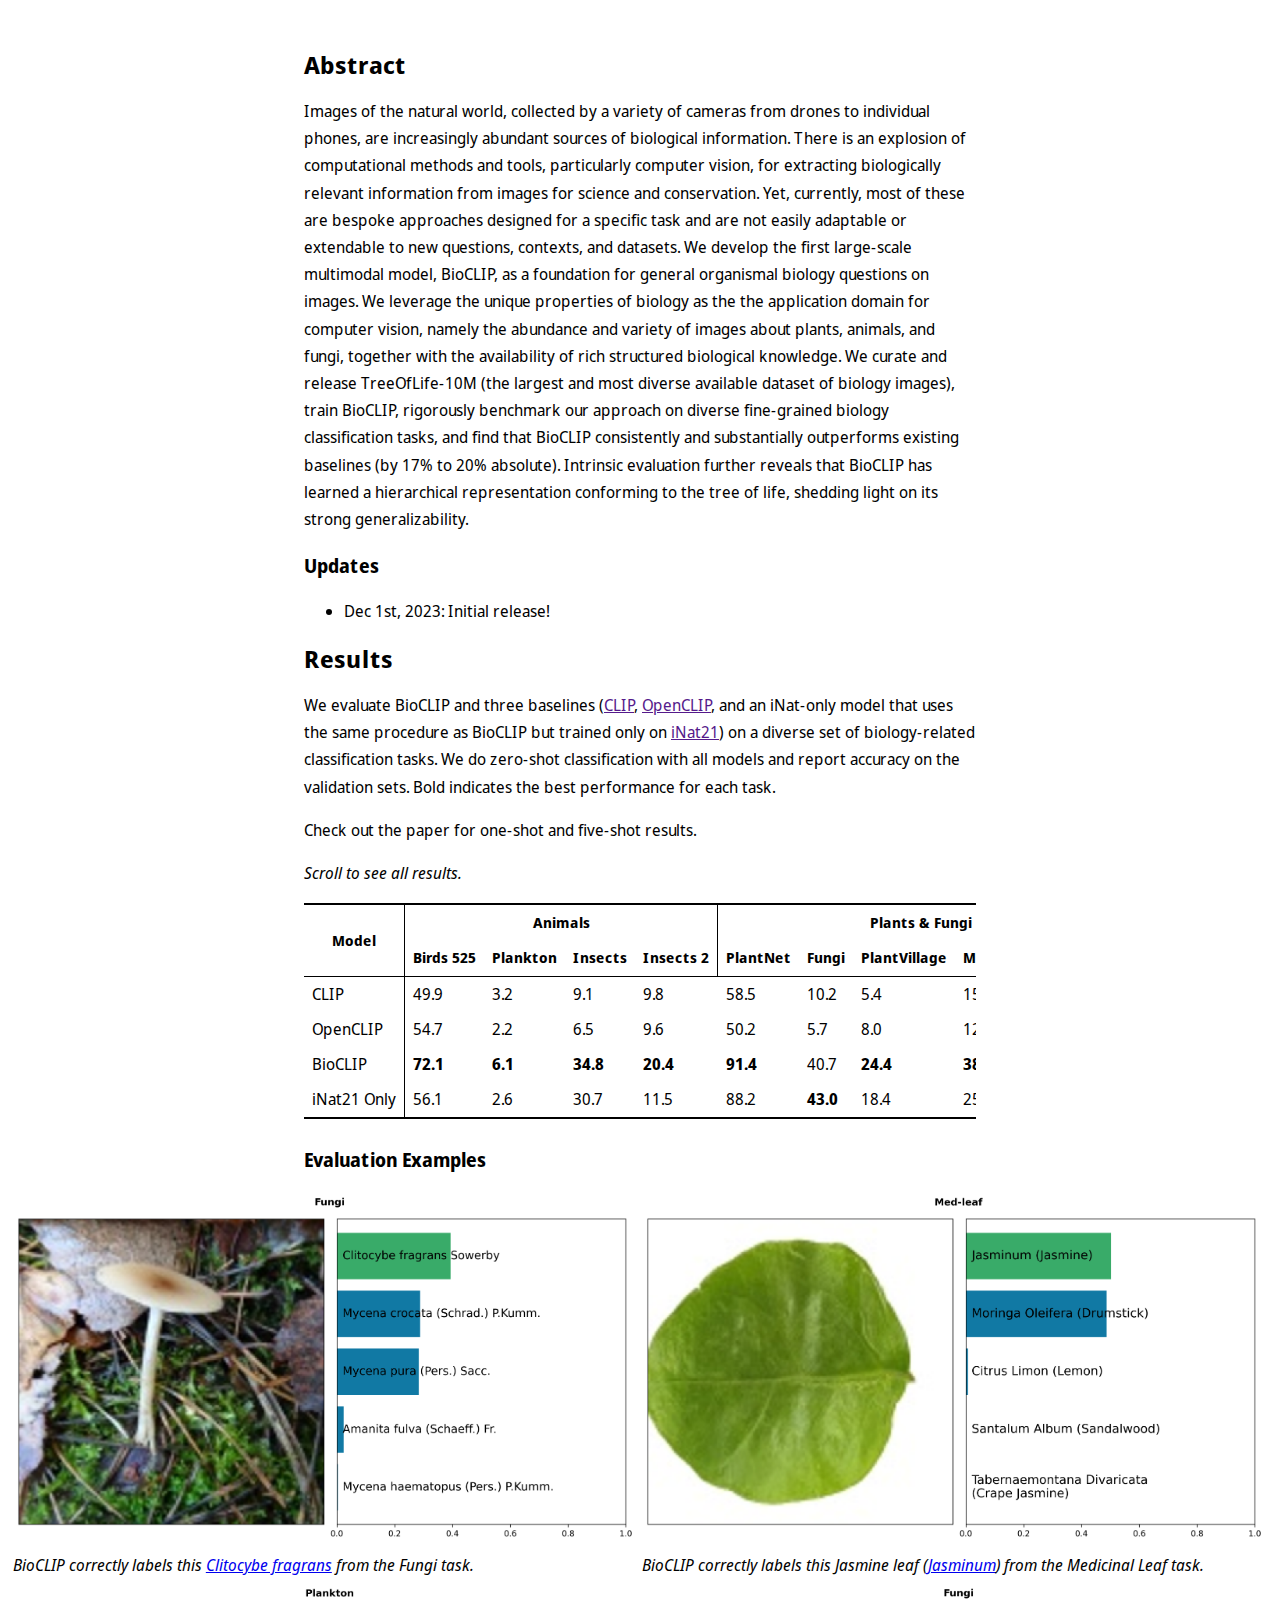
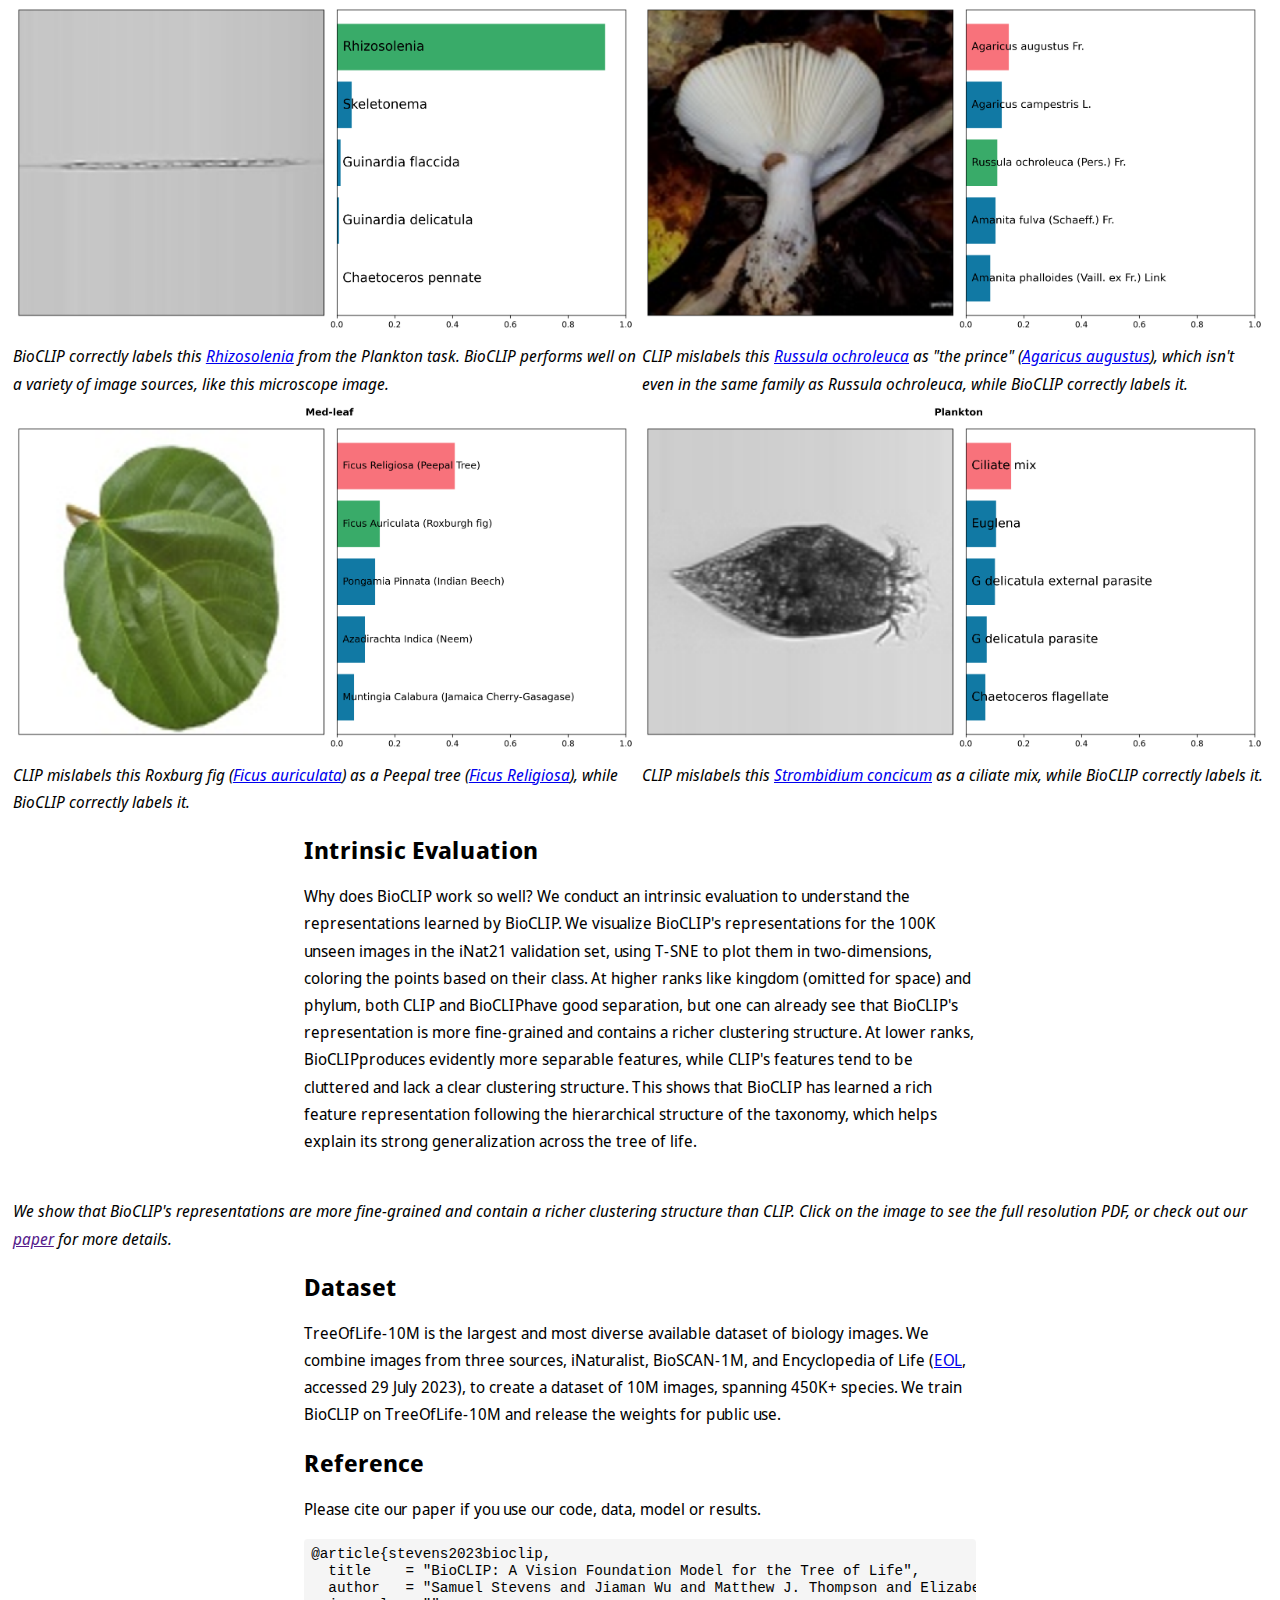
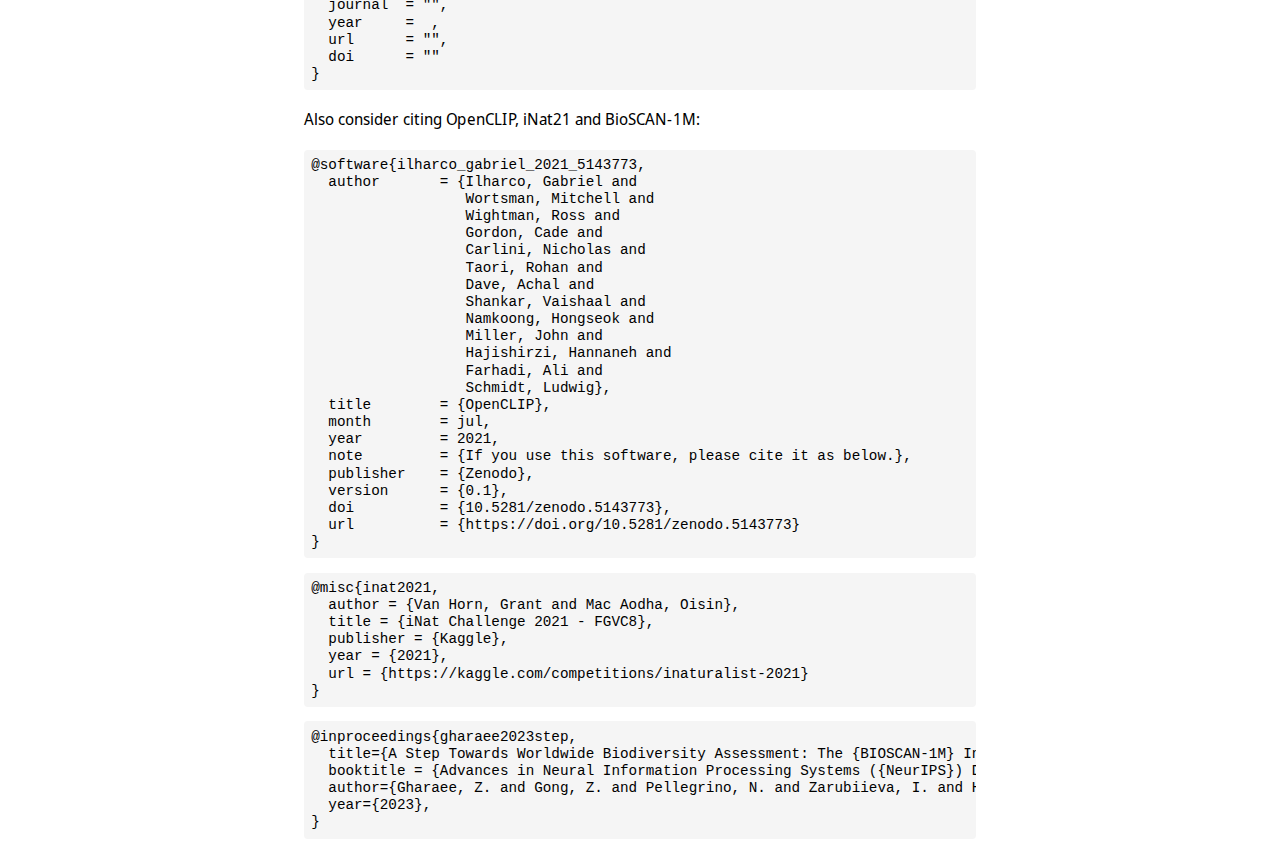
==== commit 03868671: "made intrinsic eval full width" ====
--- a/docs/index.html
+++ b/docs/index.html
@@ -199,7 +199,7 @@
     </table>
 
     <h3>Evaluation Examples</h3>
-    <div class="figure-container">
+    <div class="figure-container full-width">
       <figure>
         <a href="images/bioclip_correct_fungi.png">
           <img srcset="" src="images/bioclip_correct_fungi.png" alt="" loading="lazy">
@@ -264,12 +264,11 @@
       This shows that BioCLIP has learned a rich feature representation following the hierarchical structure of the
       taxonomy, which helps explain its strong generalization across the tree of life.
     </p>
-    <figure>
+    <figure class="full-width">
       <a href="files/intrinsic.pdf">
         <img srcset="" src="images/intrinsic_small.png" alt="" loading="lazy">
       </a>
       <figcaption>
-        Demonstrates BioCLIP's intrinsic evaluation.
         We show that BioCLIP's representations are more fine-grained and contain a richer clustering structure than
         CLIP.
         Click on the image to see the full resolution PDF, or check out our <a href="">paper</a> for more details.
@@ -286,8 +285,15 @@
     </p>
 
     <h2>Reference</h2>
-    <p>Please cite our paper if you use your code, data, model or results.</p>
-    <pre class="reference"></pre>
+    <p>Please cite our paper if you use our code, data, model or results.</p>
+    <pre class="reference">@article{stevens2023bioclip,
+  title    = "BioCLIP: A Vision Foundation Model for the Tree of Life",
+  author   = "Samuel Stevens and Jiaman Wu and Matthew J. Thompson and Elizabeth G. Campolongo and Chan Hee Song and David Edward Carlyn and Li Dong and Wasila M. Dahdul and Charles Stewart and Tanya Berger-Wolf and Wei-Lun Chao and Yu Su",
+  journal  = "<journal_name>",
+  year     =  <year>,
+  url      = "<DOI_URL>",
+  doi      = "<DOI>"
+}</pre>
     <p>Also consider citing OpenCLIP, iNat21 and BioSCAN-1M:</p>
     <pre class="reference">@software{ilharco_gabriel_2021_5143773,
   author       = {Ilharco, Gabriel and
--- a/docs/css/main.css
+++ b/docs/css/main.css
@@ -94,12 +94,14 @@
 .centered {
   text-align: center;
 }
+.full-width {
+  width: 98vw;
+  position: relative;
+  left: calc(-49vw + 50%);
+}
 
 /* Figures */
 .figure-container {
-  width: 98vw;
-  position: relative;
-  left: calc(-49vw + 50%);
   display: grid;
   grid-template-columns: 1fr 1fr;
   column-gap: 4px;
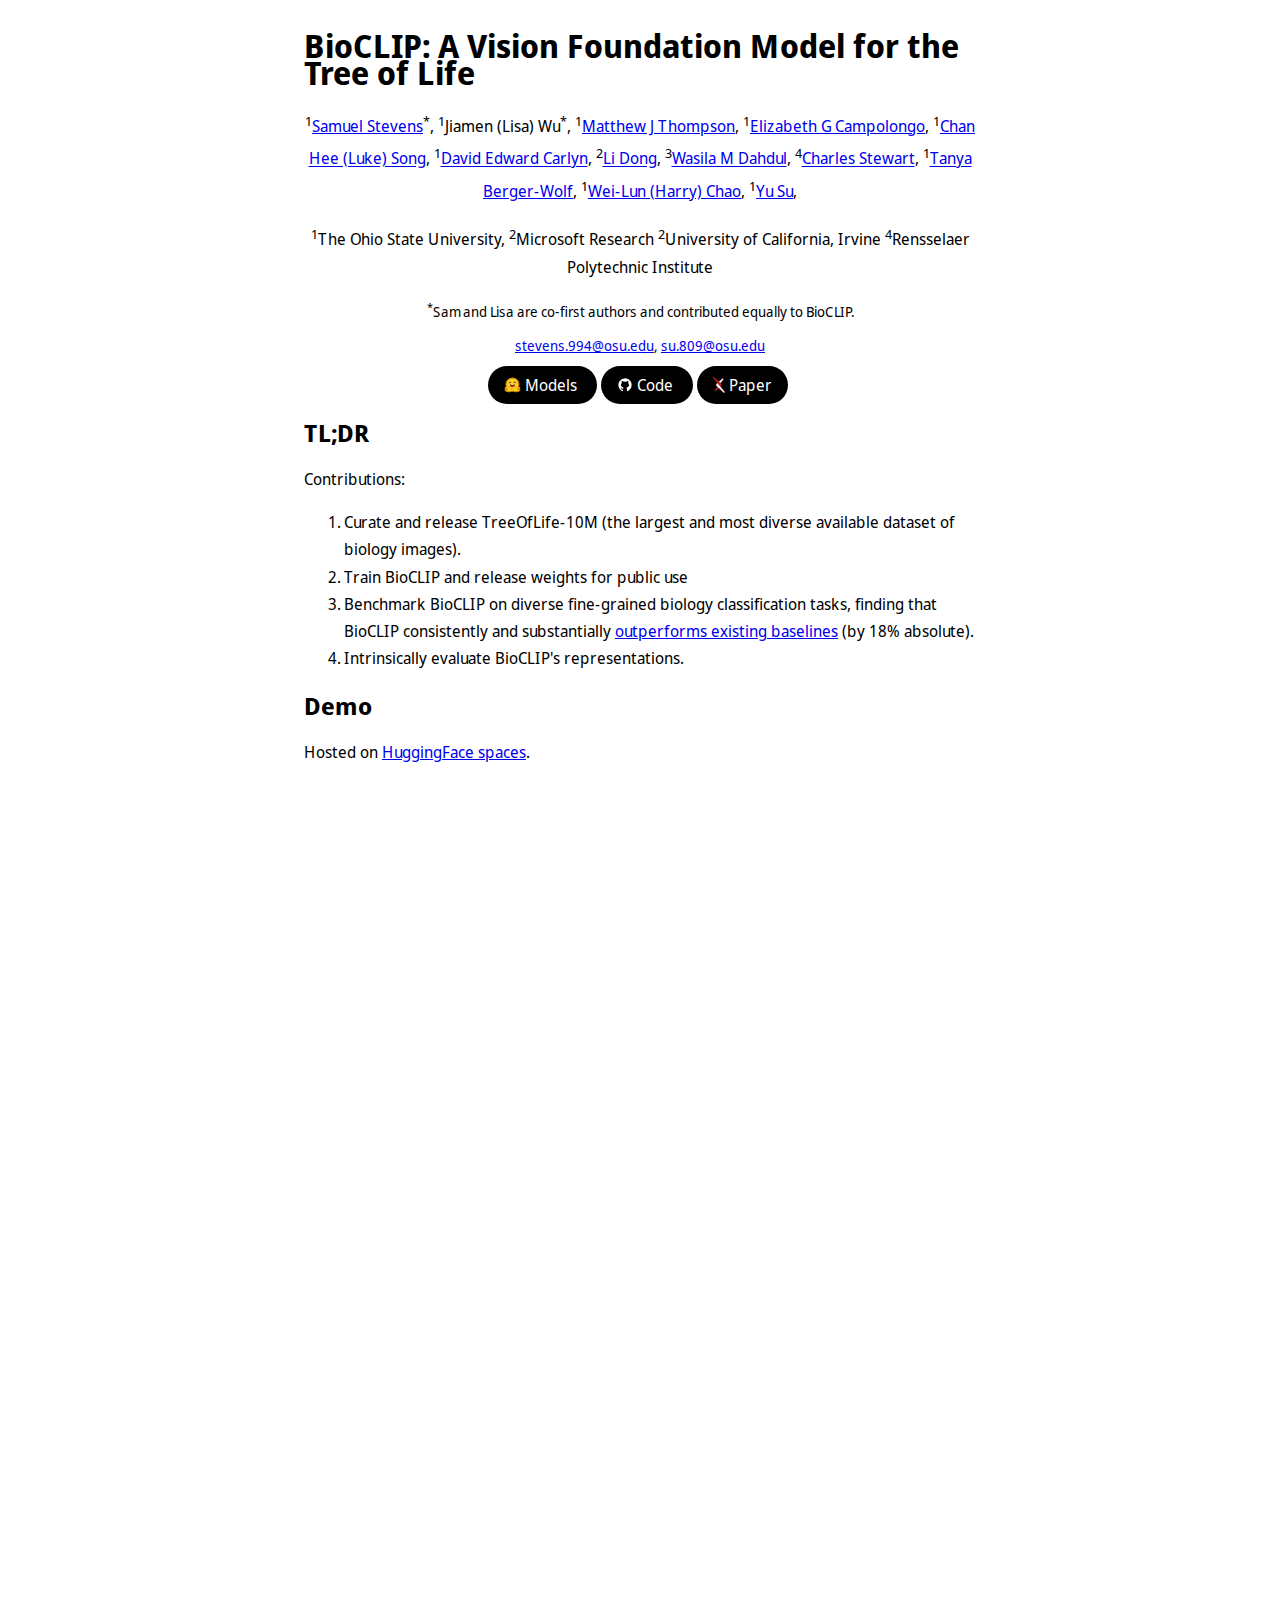
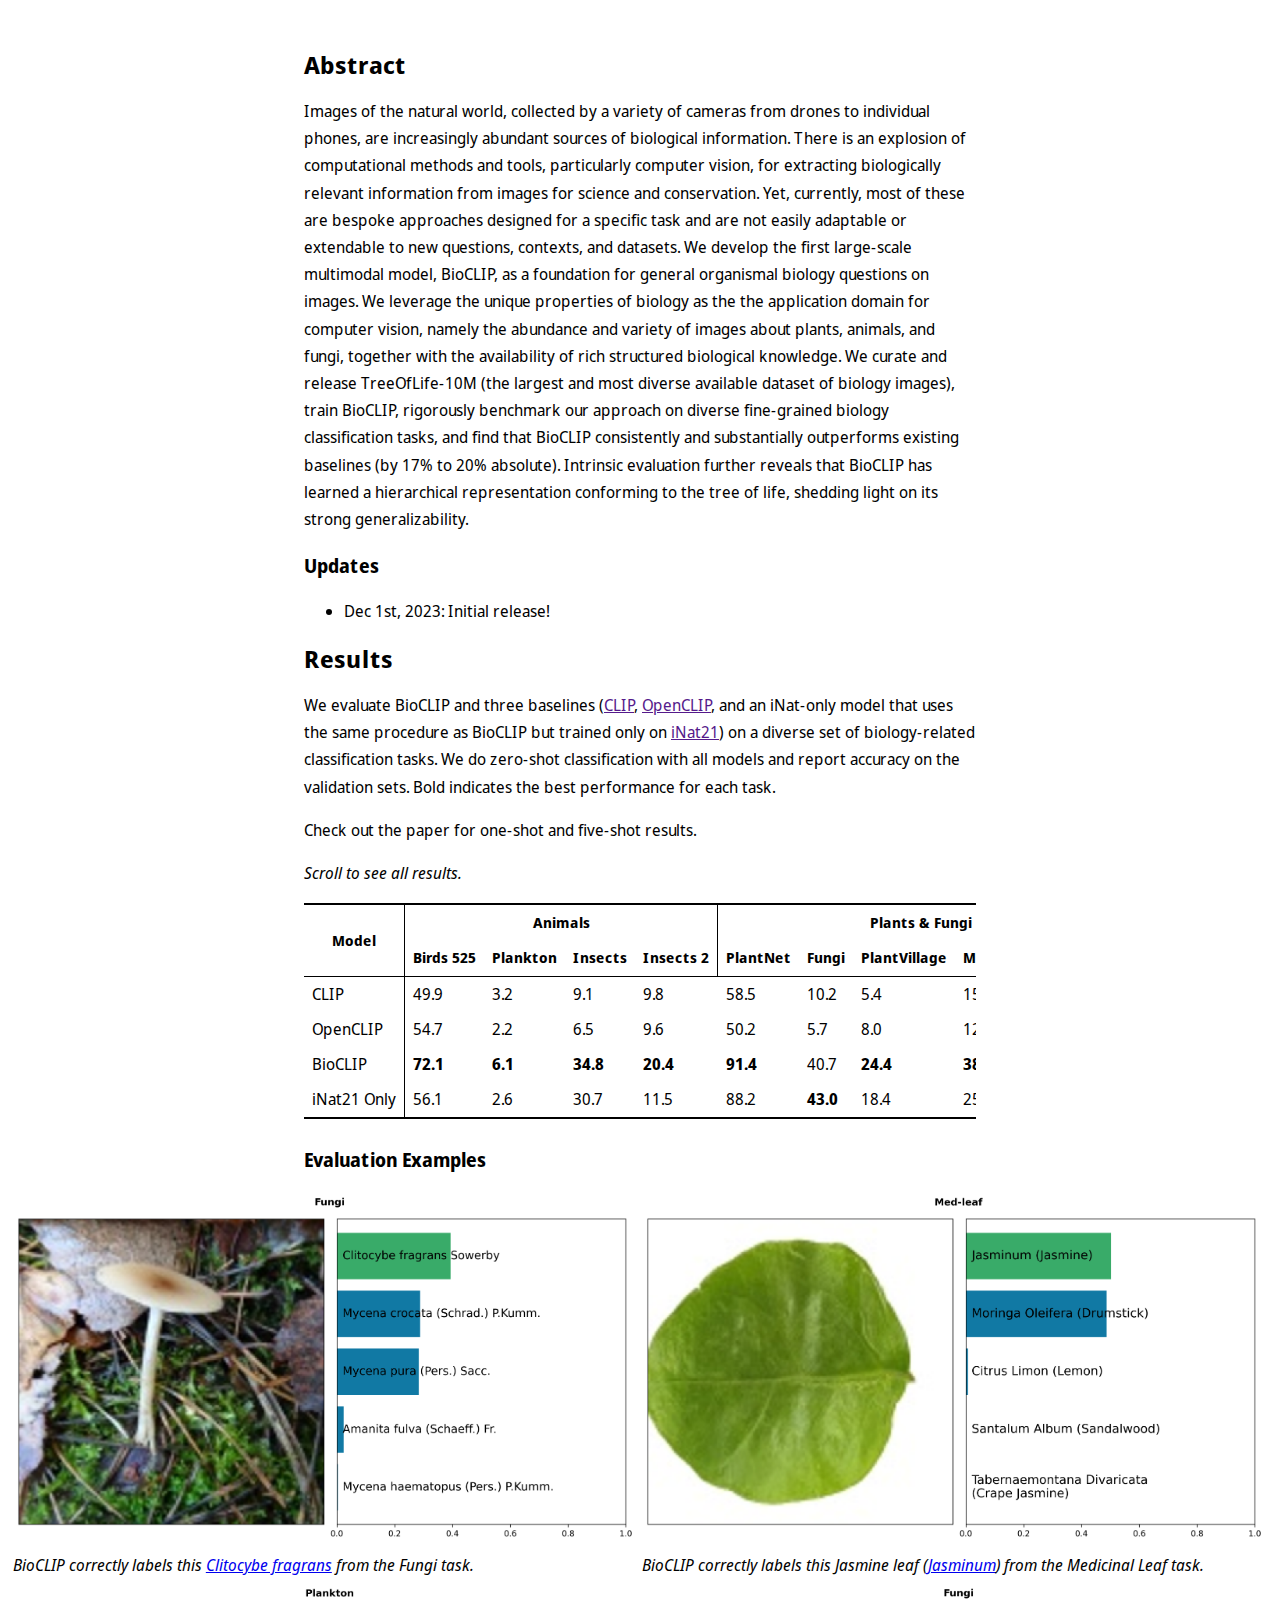
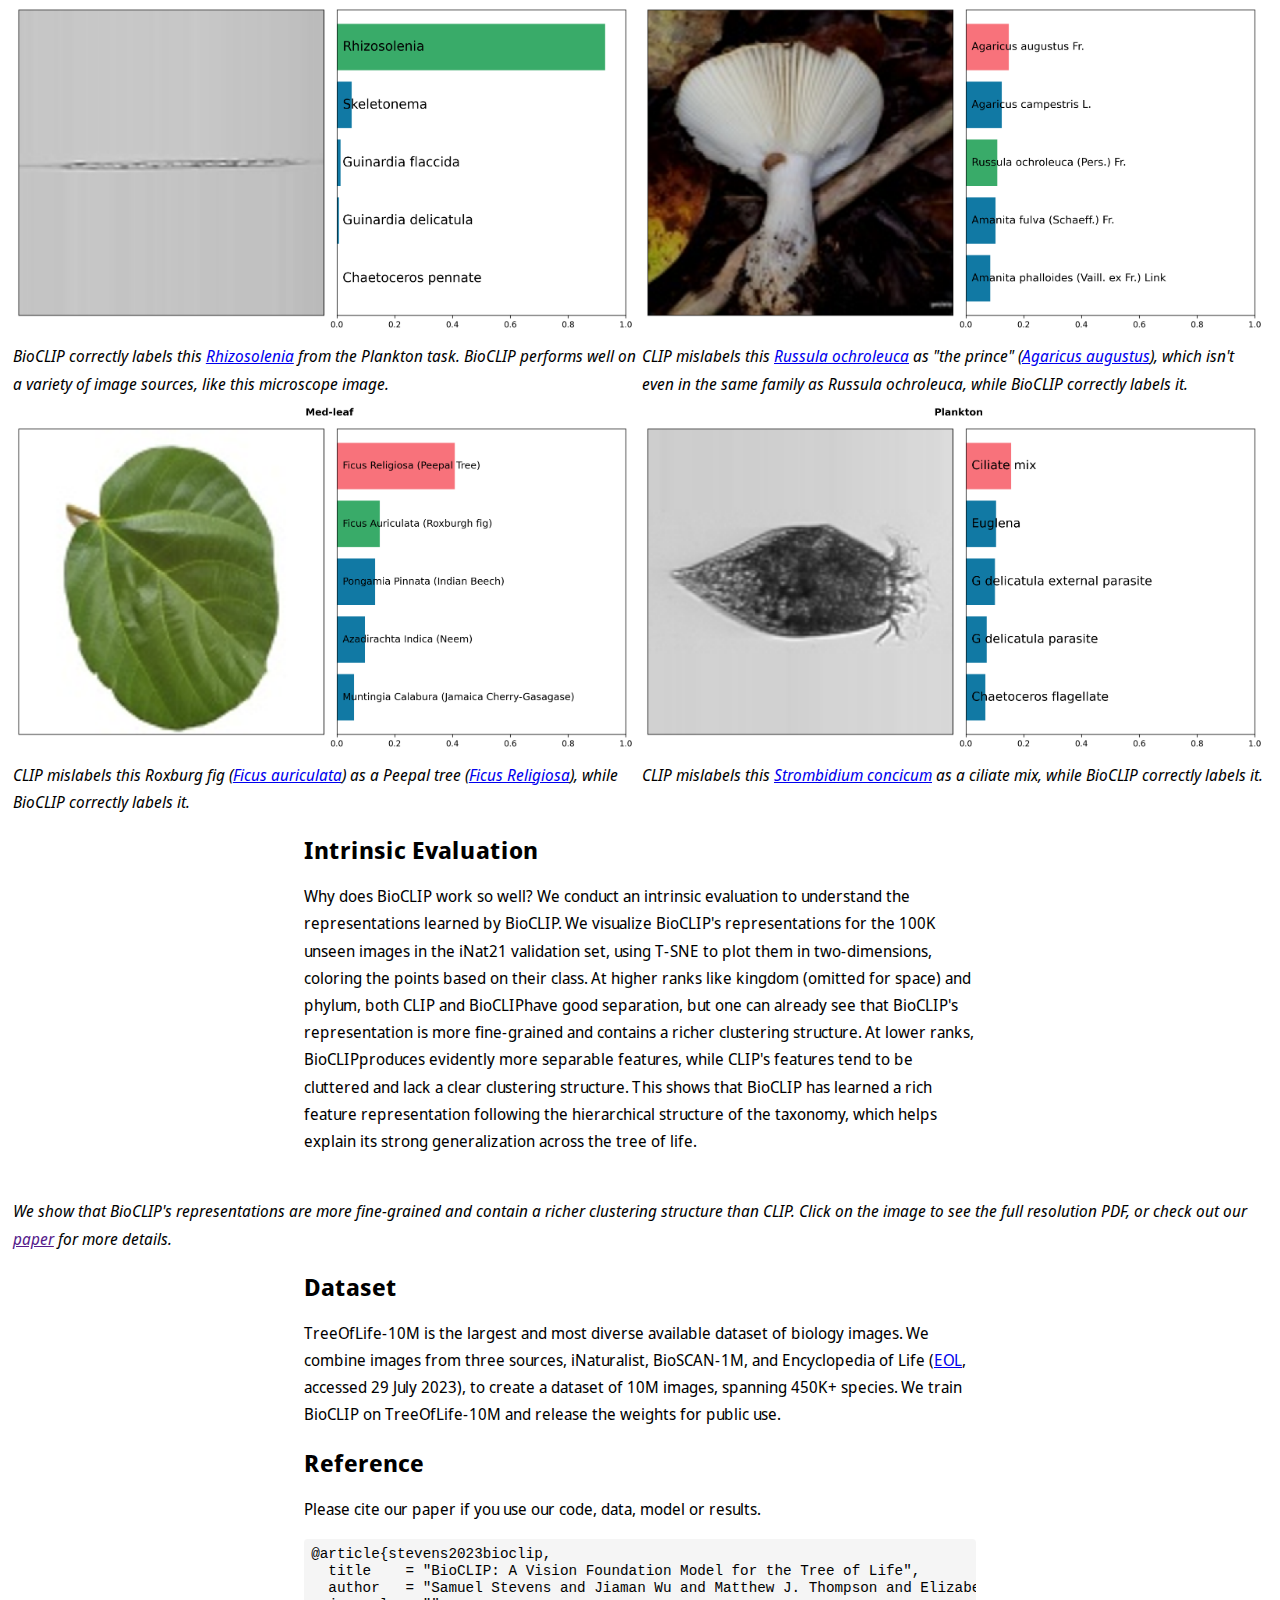
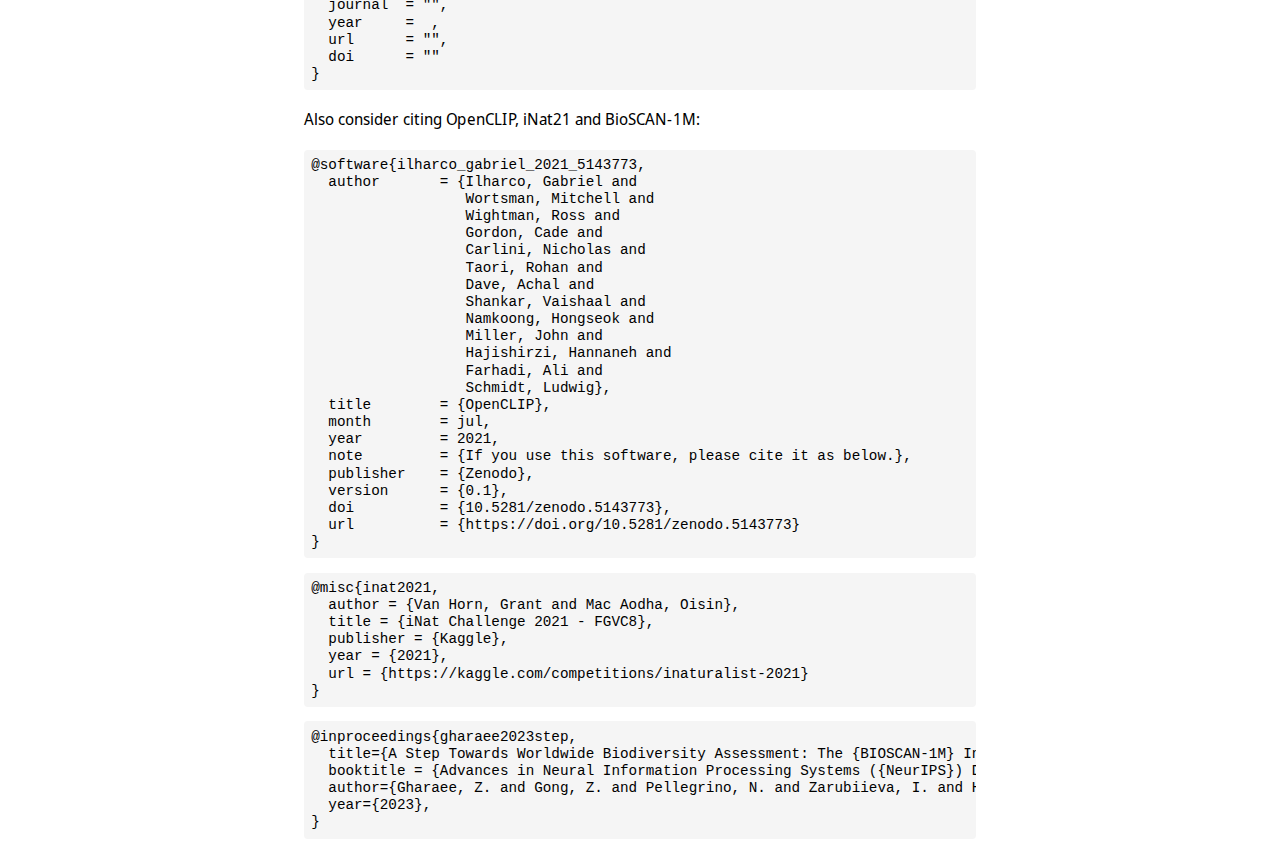
==== commit a400a3c5: "add tanya as author (oops)" ====
--- a/docs/index.html
+++ b/docs/index.html
@@ -26,6 +26,7 @@
       <sup>2</sup><a href="https://dong.li/">Li Dong</a>,
       <sup>3</sup><a href="https://www.faculty.uci.edu/profile/?facultyId=6769">Wasila M Dahdul</a>,
       <sup>4</sup><a href="https://www.cs.rpi.edu/~stewart/">Charles Stewart</a>,
+      <sup>1</sup><a href="https://cse.osu.edu/people/berger-wolf.1">Tanya Berger-Wolf</a>,
       <sup>1</sup><a href="https://sites.google.com/view/wei-lun-harry-chao">Wei-Lun (Harry) Chao</a>,
       <sup>1</sup><a href="https://ysu1989.github.io/">Yu Su</a>,
     </p>
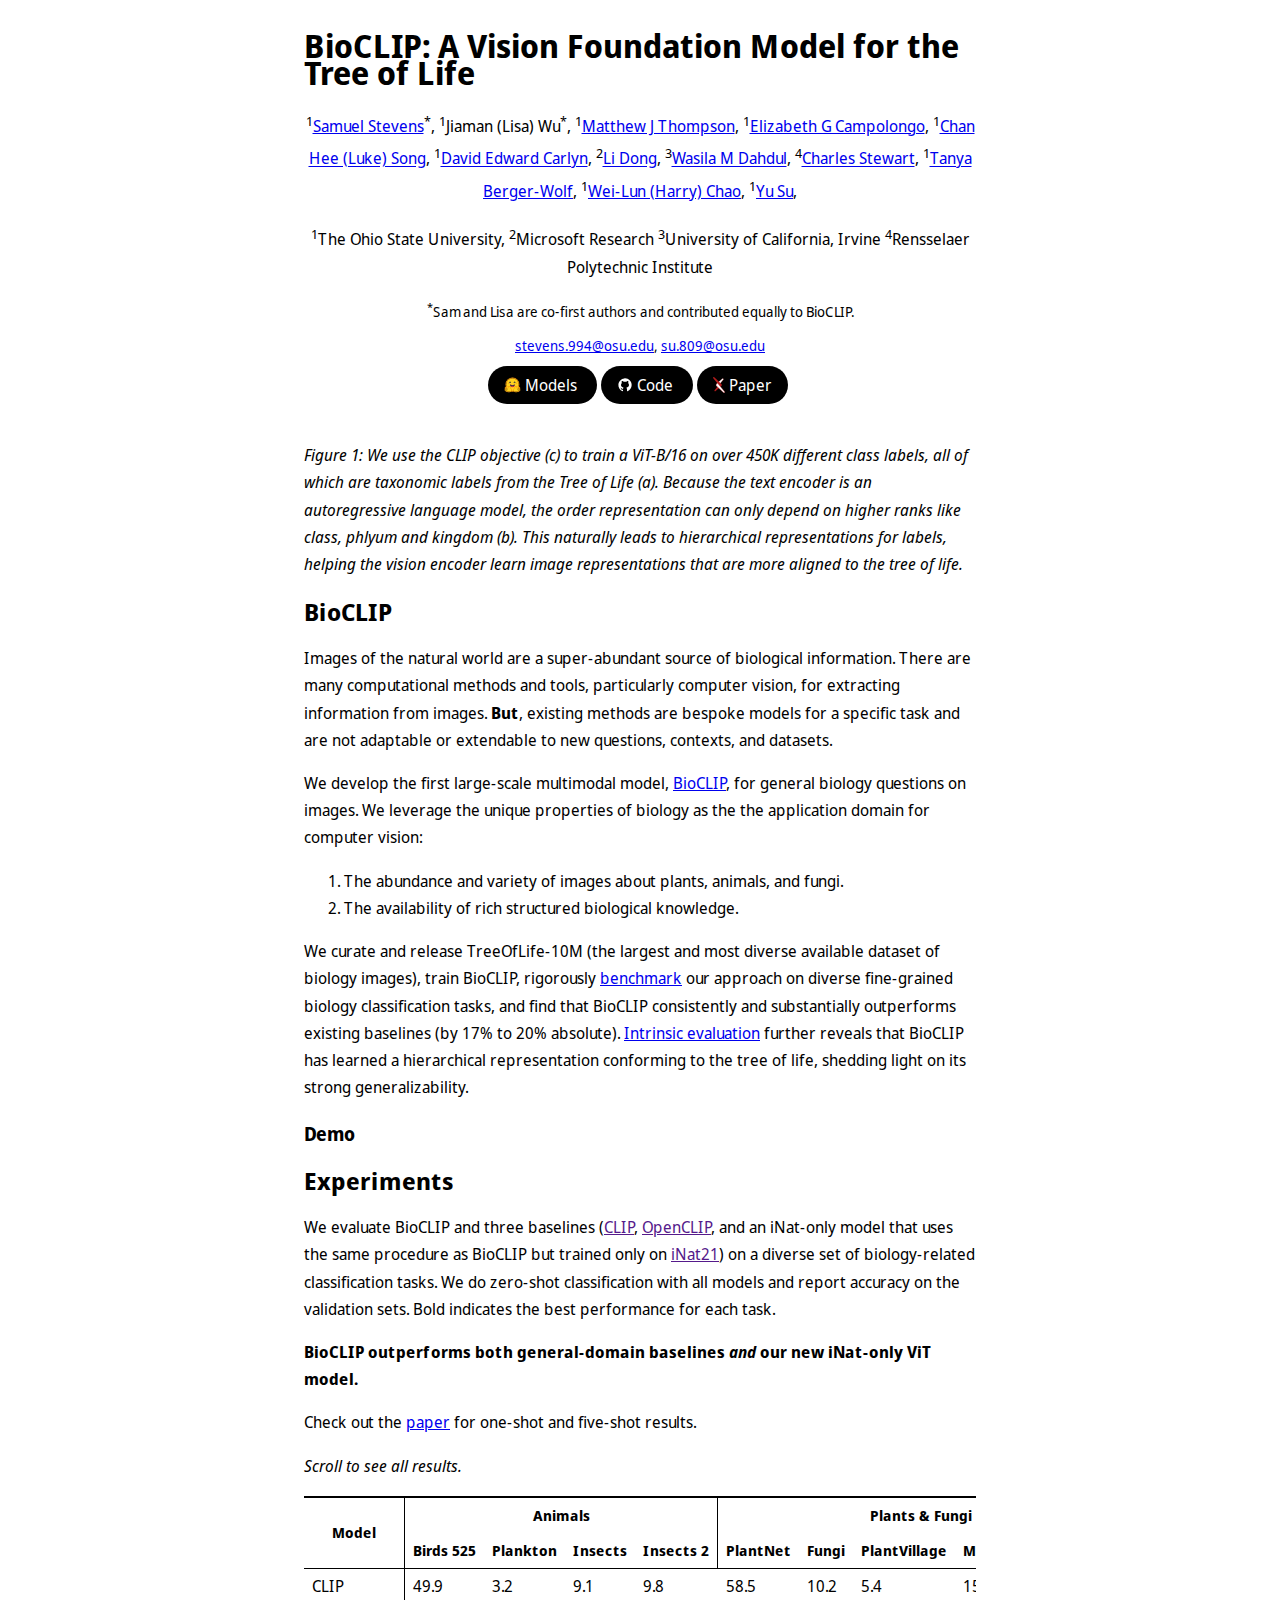
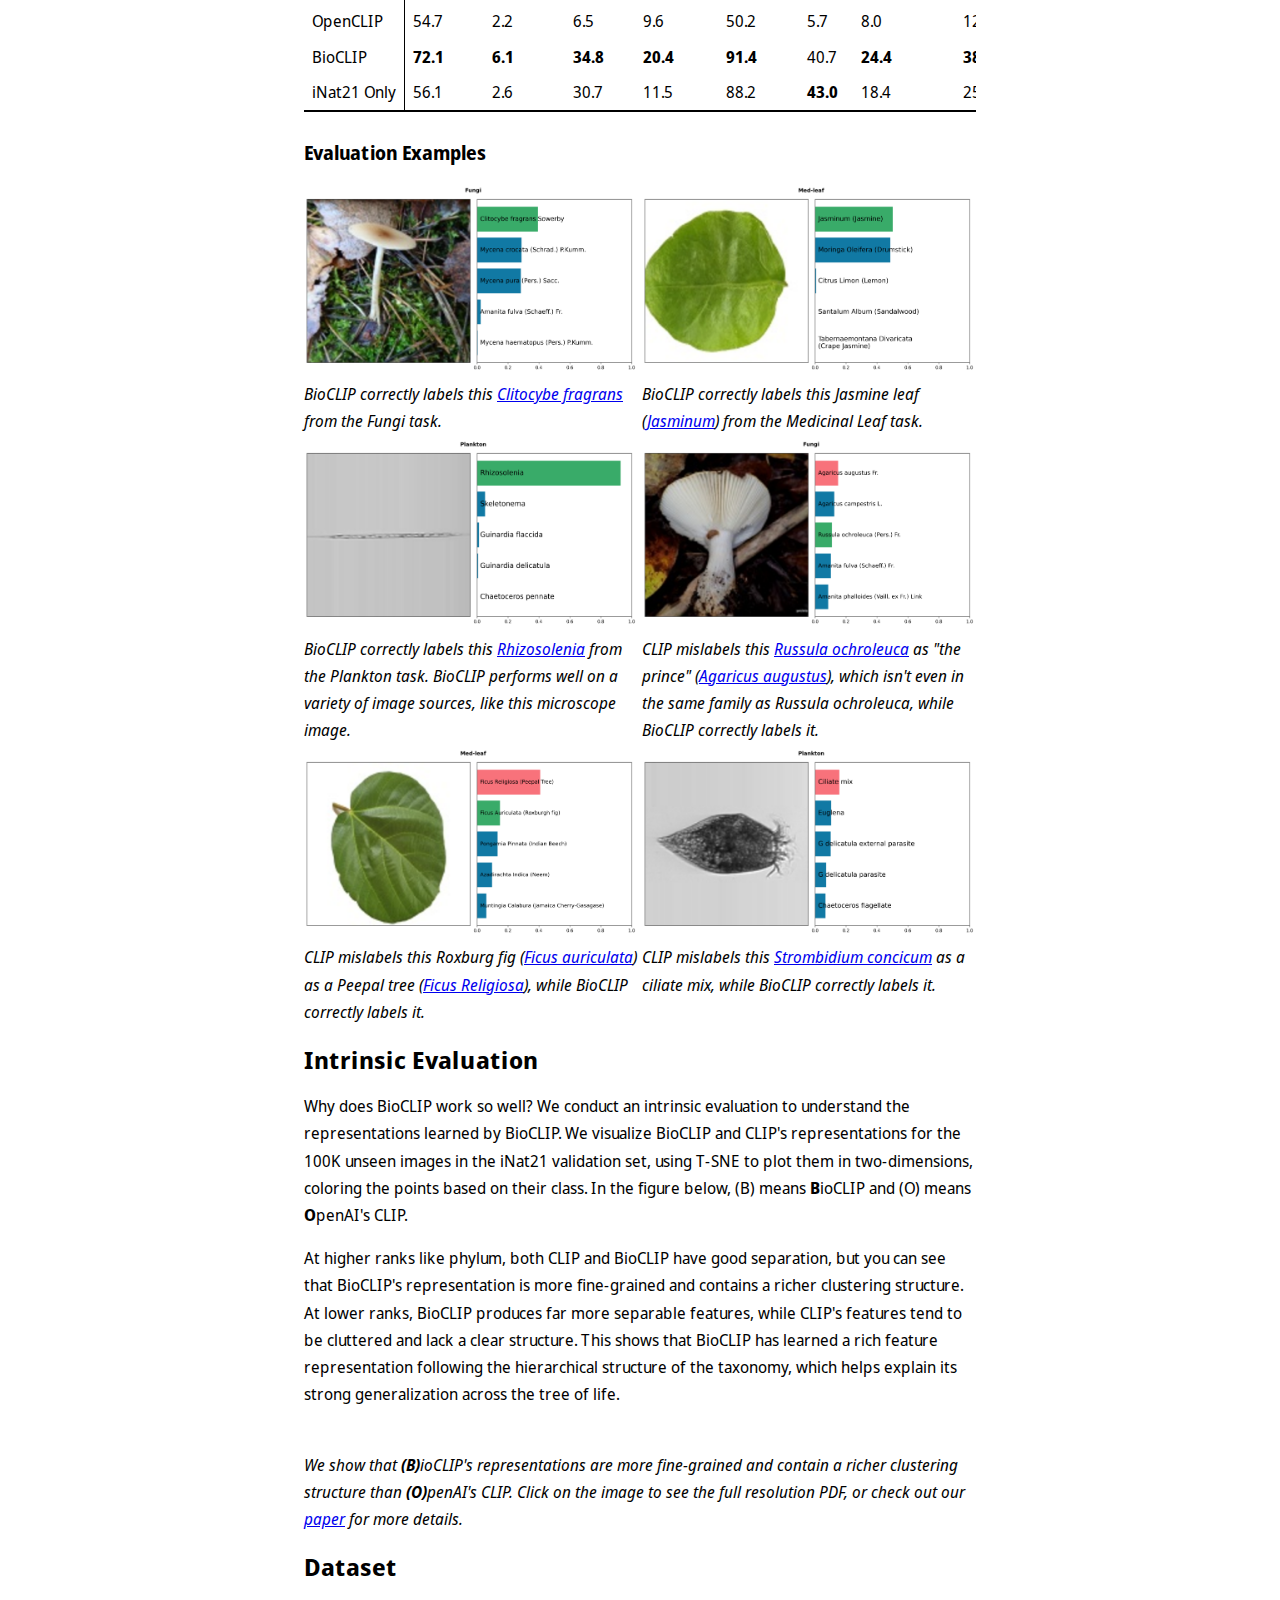
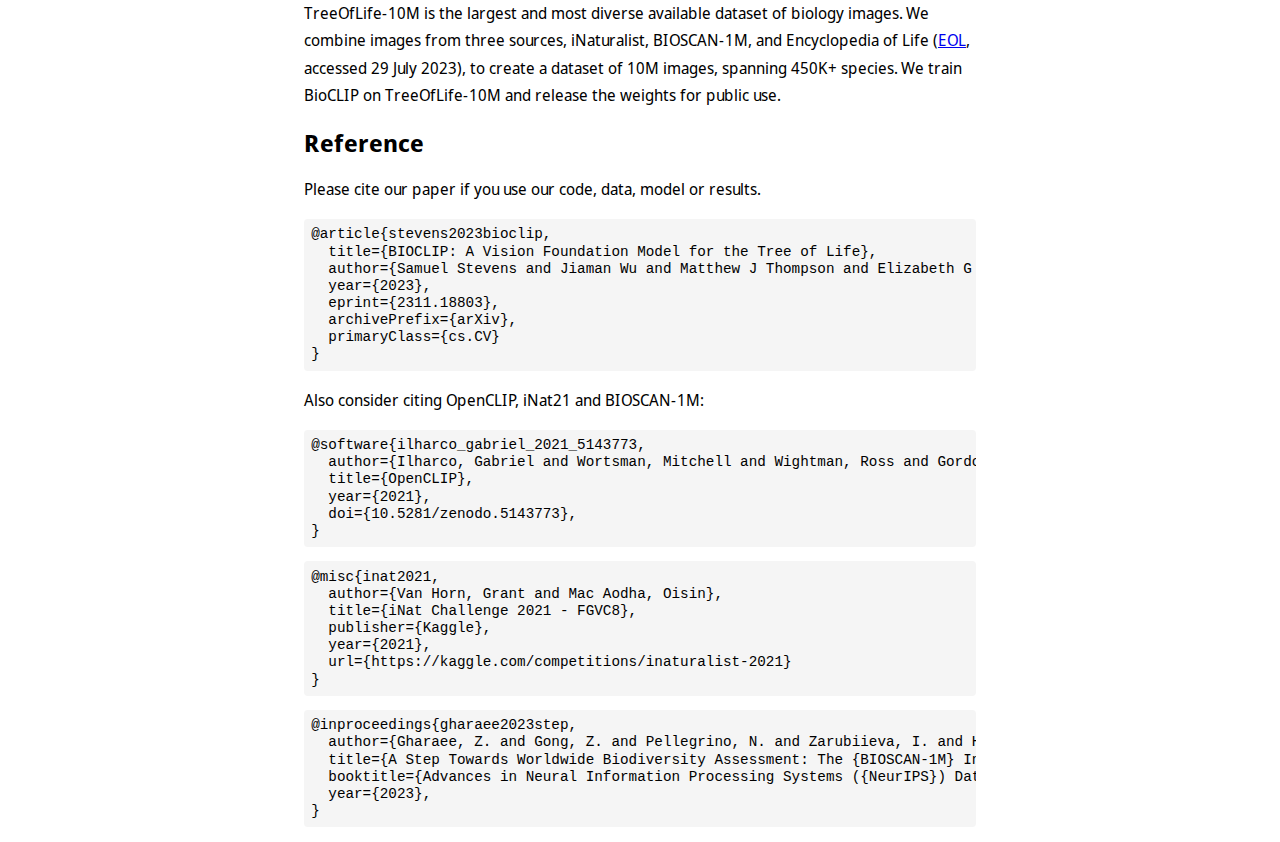
==== commit 35257407: "Fix issues from today's meeting" ====
--- a/docs/index.html
+++ b/docs/index.html
@@ -18,7 +18,7 @@
     <h1>BioCLIP: A Vision Foundation Model for the Tree of Life</h1>
     <p class="centered">
       <sup>1</sup><a href="https://samuelstevens.me/">Samuel Stevens</a><sup>*</sup>,
-      <sup>1</sup>Jiamen (Lisa) Wu<sup>*</sup>,
+      <sup>1</sup>Jiaman (Lisa) Wu<sup>*</sup>,
       <sup>1</sup><a href="https://www.linkedin.com/in/thompson-m-j/">Matthew J Thompson</a>,
       <sup>1</sup><a href="https://egrace479.github.io/">Elizabeth G Campolongo</a>,
       <sup>1</sup><a href="https://chanh.ee/">Chan Hee (Luke) Song</a>,
@@ -33,7 +33,7 @@
     <p class="centered">
       <sup>1</sup>The Ohio State University,
       <sup>2</sup>Microsoft Research
-      <sup>2</sup>University of California, Irvine
+      <sup>3</sup>University of California, Irvine
       <sup>4</sup>Rensselaer Polytechnic Institute
     </p>
     <p class="text-sm centered">
@@ -56,57 +56,43 @@
       <a class="pill-button" href="https://github.com/Imageomics/BioCLIP">
         <img src="images/icons/github.svg" /> Code
       </a>
-      <a class="pill-button" href="">
+      <a class="pill-button" href="https://arxiv.org/abs/2311.18803">
         <img src="images/icons/arxiv.svg" /> Paper
       </a>
     </p>
-
-    <h2>TL;DR</h2>
-    <p>
-      Contributions:
-    <ol>
-      <li>Curate and release <a>TreeOfLife-10M</a> (the largest and most diverse available dataset of biology images).
-      </li>
-      <li>Train BioCLIP and release <a>weights</a> for public use</li>
-      <li>Benchmark BioCLIP on diverse fine-grained biology classification tasks, finding that BioCLIP consistently and
-        substantially <a href="#results">outperforms existing baselines</a> (by 18% absolute).</li>
-      <li>Intrinsically evaluate BioCLIP's representations.</li>
-    </ol>
-    </p>
-
-    <h2>Demo</h2>
-    <p>Hosted on <a href="https://huggingface.co/spaces/imageomics/bioclip-demo">HuggingFace spaces</a>.</p>
-    <iframe	src="https://imageomics-bioclip-demo.hf.space" frameborder="0" allowfullscreen></iframe>
-
-    <h2>Abstract</h2>
-    <p>
-      Images of the natural world, collected by a variety of cameras from drones to individual phones, are
-      increasingly abundant sources of biological information.
-      There is an explosion of computational methods and tools, particularly computer vision, for extracting
-      biologically relevant information from images for science and conservation.
-      Yet, currently, most of these are bespoke approaches designed for a specific task and are not easily adaptable
+    <figure>
+      <img srcset="" src="images/hook.svg" alt="" loading="lazy">
+      <figcaption>
+        Figure 1: We use the CLIP objective (c) to train a ViT-B/16 on over 450K different class labels, all of which are taxonomic labels from the Tree of Life (a).
+        Because the text encoder is an <i>autoregressive</i> language model, the <i>order</i> representation can only depend on higher ranks like <i>class</i>, <i>phlyum</i> and <i>kingdom</i> (b).
+        This naturally leads to hierarchical representations for labels, helping the vision encoder learn image representations that are more aligned to the tree of life.
+      </figcaption>
+    </figure>
+
+    <h2 class="banded">BioCLIP</h2>
+
+    <p>
+      Images of the natural world are a super-abundant source of biological information.
+      There are many computational methods and tools, particularly computer vision, for extracting information from images.
+      <b>But</b>, existing methods are bespoke models for a specific task and are not adaptable
       or extendable to new questions, contexts, and datasets.
-      We develop the first large-scale multimodal model, BioCLIP, as a foundation for general organismal biology
-      questions on images.
-      We leverage the unique properties of biology as the the application domain for computer vision, namely the
-      abundance and variety of images about plants, animals, and fungi, together with the availability of rich
-      structured biological knowledge.
-      We curate and release TreeOfLife-10M (the largest and most diverse available dataset of biology images), train
-      BioCLIP, rigorously benchmark our approach on diverse fine-grained biology classification tasks, and find that
-      BioCLIP consistently and substantially outperforms existing baselines (by 17% to 20% absolute).
-      Intrinsic evaluation further reveals that BioCLIP has learned a hierarchical representation conforming to the
-      tree of life, shedding light on its strong generalizability.
-    </p>
-
-    <h3>Updates</h3>
-
-    <p>
-    <ul>
-      <li>Dec 1st, 2023: Initial release!</li>
-    </ul>
-    </p>
-
-    <h2 id="results">Results</h2>
+    </p>
+    <p>
+      We develop the first large-scale multimodal model, <a href="https://huggingface.co/imageomics/bioclip">BioCLIP</a>, for general biology questions on images.
+      We leverage the unique properties of biology as the the application domain for computer vision:
+      <ol>
+        <li>The abundance and variety of images about plants, animals, and fungi.</li>
+        <li>The availability of rich structured biological knowledge.</li>
+      </ol>
+      We curate and release TreeOfLife-10M (the largest and most diverse available dataset of biology images), train BioCLIP, rigorously <a href="#evaluation">benchmark</a> our approach on diverse fine-grained biology classification tasks, and find that BioCLIP consistently and substantially outperforms existing baselines (by 17% to 20% absolute).
+      <a href="#intrinsic">Intrinsic evaluation</a> further reveals that BioCLIP has learned a hierarchical representation conforming to the tree of life, shedding light on its strong generalizability.
+    </p>
+        
+    <h3>Demo</h3>
+    <script type="module" src="https://gradio.s3-us-west-2.amazonaws.com/4.7.1/gradio.js"></script>
+    <gradio-app src="https://imageomics-bioclip-demo.hf.space"></gradio-app>
+
+    <h2 class="banded" id="evaluation">Experiments</h2>
     <p>
       We evaluate BioCLIP and three baselines (<a href="">CLIP</a>, <a href="">OpenCLIP</a>, and an iNat-only model that
       uses the same procedure as BioCLIP but trained only on <a href="">iNat21</a>) on a diverse set of biology-related
@@ -115,7 +101,10 @@
       Bold indicates the best performance for each task.
     </p>
     <p>
-      Check out the paper for one-shot and five-shot results.
+      <b>BioCLIP outperforms both general-domain baselines <i>and</i> our new iNat-only ViT model.</b>
+    </p>
+    <p>
+      Check out the <a href="https://arxiv.org/abs/2311.18803">paper</a> for one-shot and five-shot results.
     </p>
     <p><i>Scroll to see all results.</i></p>
     <table cellpadding="0" cellspacing="0">
@@ -200,7 +189,7 @@
     </table>
 
     <h3>Evaluation Examples</h3>
-    <div class="figure-container full-width">
+    <div class="figure-container">
       <figure>
         <a href="images/bioclip_correct_fungi.png">
           <img srcset="" src="images/bioclip_correct_fungi.png" alt="" loading="lazy">
@@ -252,34 +241,32 @@
       </figure>
     </div>
 
-    <h2>Intrinsic Evaluation</h2>
+    <h2 id="intrinsic" class="banded">Intrinsic Evaluation</h2>
     <p>
       Why does BioCLIP work so well?
       We conduct an intrinsic evaluation to understand the representations learned by BioCLIP.
-      We visualize BioCLIP's representations for the 100K unseen images in the iNat21 validation set, using T-SNE to
-      plot them in two-dimensions, coloring the points based on their class.
-      At higher ranks like kingdom (omitted for space) and phylum, both CLIP and BioCLIPhave good separation, but one
-      can already see that BioCLIP's representation is more fine-grained and contains a richer clustering structure.
-      At lower ranks, BioCLIPproduces evidently more separable features, while CLIP's features tend to be cluttered and
-      lack a clear clustering structure.
-      This shows that BioCLIP has learned a rich feature representation following the hierarchical structure of the
-      taxonomy, which helps explain its strong generalization across the tree of life.
-    </p>
-    <figure class="full-width">
+      We visualize BioCLIP and CLIP's representations for the 100K unseen images in the iNat21 validation set, using T-SNE to plot them in two-dimensions, coloring the points based on their class.
+      In the figure below, (B) means <b>B</b>ioCLIP and (O) means <b>O</b>penAI's CLIP.
+    </p>
+    <p>
+      At higher ranks like phylum, both CLIP and BioCLIP have good separation, but you can see that BioCLIP's representation is more fine-grained and contains a richer clustering structure.
+      At lower ranks, BioCLIP produces far more separable features, while CLIP's features tend to be cluttered and lack a clear structure.
+      This shows that BioCLIP has learned a rich feature representation following the hierarchical structure of the taxonomy, which helps explain its strong generalization across the tree of life.
+    </p>
+    <figure>
       <a href="files/intrinsic.pdf">
         <img srcset="" src="images/intrinsic_small.png" alt="" loading="lazy">
       </a>
       <figcaption>
-        We show that BioCLIP's representations are more fine-grained and contain a richer clustering structure than
-        CLIP.
-        Click on the image to see the full resolution PDF, or check out our <a href="">paper</a> for more details.
+        We show that <b>(B)</b>ioCLIP's representations are more fine-grained and contain a richer clustering structure than <b>(O)</b>penAI's CLIP.
+        Click on the image to see the full resolution PDF, or check out our <a href="https://arxiv.org/abs/2311.18803">paper</a> for more details.
       </figcaption>
     </figure>
 
-    <h2>Dataset</h2>
+    <h2 class="banded" id="dataset">Dataset</h2>
     <p>
       TreeOfLife-10M is the largest and most diverse available dataset of biology images.
-      We combine images from three sources, iNaturalist, BioSCAN-1M, and Encyclopedia of Life (<a href="https://eol.org">EOL</a>, accessed 29 July 2023), to create a dataset of
+      We combine images from three sources, iNaturalist, BIOSCAN-1M, and Encyclopedia of Life (<a href="https://eol.org">EOL</a>, accessed 29 July 2023), to create a dataset of
       10M images, spanning 450K+ species.
       <!-- We provide a train/val split, and will release the dataset under a CC-BY-NC license. -->
       We train BioCLIP on TreeOfLife-10M and release the weights for public use.
@@ -288,48 +275,31 @@
     <h2>Reference</h2>
     <p>Please cite our paper if you use our code, data, model or results.</p>
     <pre class="reference">@article{stevens2023bioclip,
-  title    = "BioCLIP: A Vision Foundation Model for the Tree of Life",
-  author   = "Samuel Stevens and Jiaman Wu and Matthew J. Thompson and Elizabeth G. Campolongo and Chan Hee Song and David Edward Carlyn and Li Dong and Wasila M. Dahdul and Charles Stewart and Tanya Berger-Wolf and Wei-Lun Chao and Yu Su",
-  journal  = "<journal_name>",
-  year     =  <year>,
-  url      = "<DOI_URL>",
-  doi      = "<DOI>"
+  title={BIOCLIP: A Vision Foundation Model for the Tree of Life}, 
+  author={Samuel Stevens and Jiaman Wu and Matthew J Thompson and Elizabeth G Campolongo and Chan Hee Song and David Edward Carlyn and Li Dong and Wasila M Dahdul and Charles Stewart and Tanya Berger-Wolf and Wei-Lun Chao and Yu Su},
+  year={2023},
+  eprint={2311.18803},
+  archivePrefix={arXiv},
+  primaryClass={cs.CV}
 }</pre>
-    <p>Also consider citing OpenCLIP, iNat21 and BioSCAN-1M:</p>
+    <p>Also consider citing OpenCLIP, iNat21 and BIOSCAN-1M:</p>
     <pre class="reference">@software{ilharco_gabriel_2021_5143773,
-  author       = {Ilharco, Gabriel and
-                  Wortsman, Mitchell and
-                  Wightman, Ross and
-                  Gordon, Cade and
-                  Carlini, Nicholas and
-                  Taori, Rohan and
-                  Dave, Achal and
-                  Shankar, Vaishaal and
-                  Namkoong, Hongseok and
-                  Miller, John and
-                  Hajishirzi, Hannaneh and
-                  Farhadi, Ali and
-                  Schmidt, Ludwig},
-  title        = {OpenCLIP},
-  month        = jul,
-  year         = 2021,
-  note         = {If you use this software, please cite it as below.},
-  publisher    = {Zenodo},
-  version      = {0.1},
-  doi          = {10.5281/zenodo.5143773},
-  url          = {https://doi.org/10.5281/zenodo.5143773}
+  author={Ilharco, Gabriel and Wortsman, Mitchell and Wightman, Ross and Gordon, Cade and Carlini, Nicholas and Taori, Rohan and Dave, Achal and Shankar, Vaishaal and Namkoong, Hongseok and Miller, John and Hajishirzi, Hannaneh and Farhadi, Ali and Schmidt, Ludwig},
+  title={OpenCLIP},
+  year={2021},
+  doi={10.5281/zenodo.5143773},
 }</pre>
     <pre class="reference">@misc{inat2021,
-  author = {Van Horn, Grant and Mac Aodha, Oisin},
-  title = {iNat Challenge 2021 - FGVC8},
-  publisher = {Kaggle},
-  year = {2021},
-  url = {https://kaggle.com/competitions/inaturalist-2021}
+  author={Van Horn, Grant and Mac Aodha, Oisin},
+  title={iNat Challenge 2021 - FGVC8},
+  publisher={Kaggle},
+  year={2021},
+  url={https://kaggle.com/competitions/inaturalist-2021}
 }</pre>
     <pre class="reference">@inproceedings{gharaee2023step,
+  author={Gharaee, Z. and Gong, Z. and Pellegrino, N. and Zarubiieva, I. and Haurum, J. B. and Lowe, S. C. and McKeown, J. T. A. and Ho, C. Y. and McLeod, J. and Wei, Y. C. and Agda, J. and Ratnasingham, S. and Steinke, D. and Chang, A. X. and Taylor, G. W. and Fieguth, P.},
   title={A Step Towards Worldwide Biodiversity Assessment: The {BIOSCAN-1M} Insect Dataset},
-  booktitle = {Advances in Neural Information Processing Systems ({NeurIPS}) Datasets \& Benchmarks Track},
-  author={Gharaee, Z. and Gong, Z. and Pellegrino, N. and Zarubiieva, I. and Haurum, J. B. and Lowe, S. C. and McKeown, J. T. A. and Ho, C. Y. and McLeod, J. and Wei, Y. C. and Agda, J. and Ratnasingham, S. and Steinke, D. and Chang, A. X. and Taylor, G. W. and Fieguth, P.},
+  booktitle={Advances in Neural Information Processing Systems ({NeurIPS}) Datasets \& Benchmarks Track},
   year={2023},
 }</pre>
   </main>
